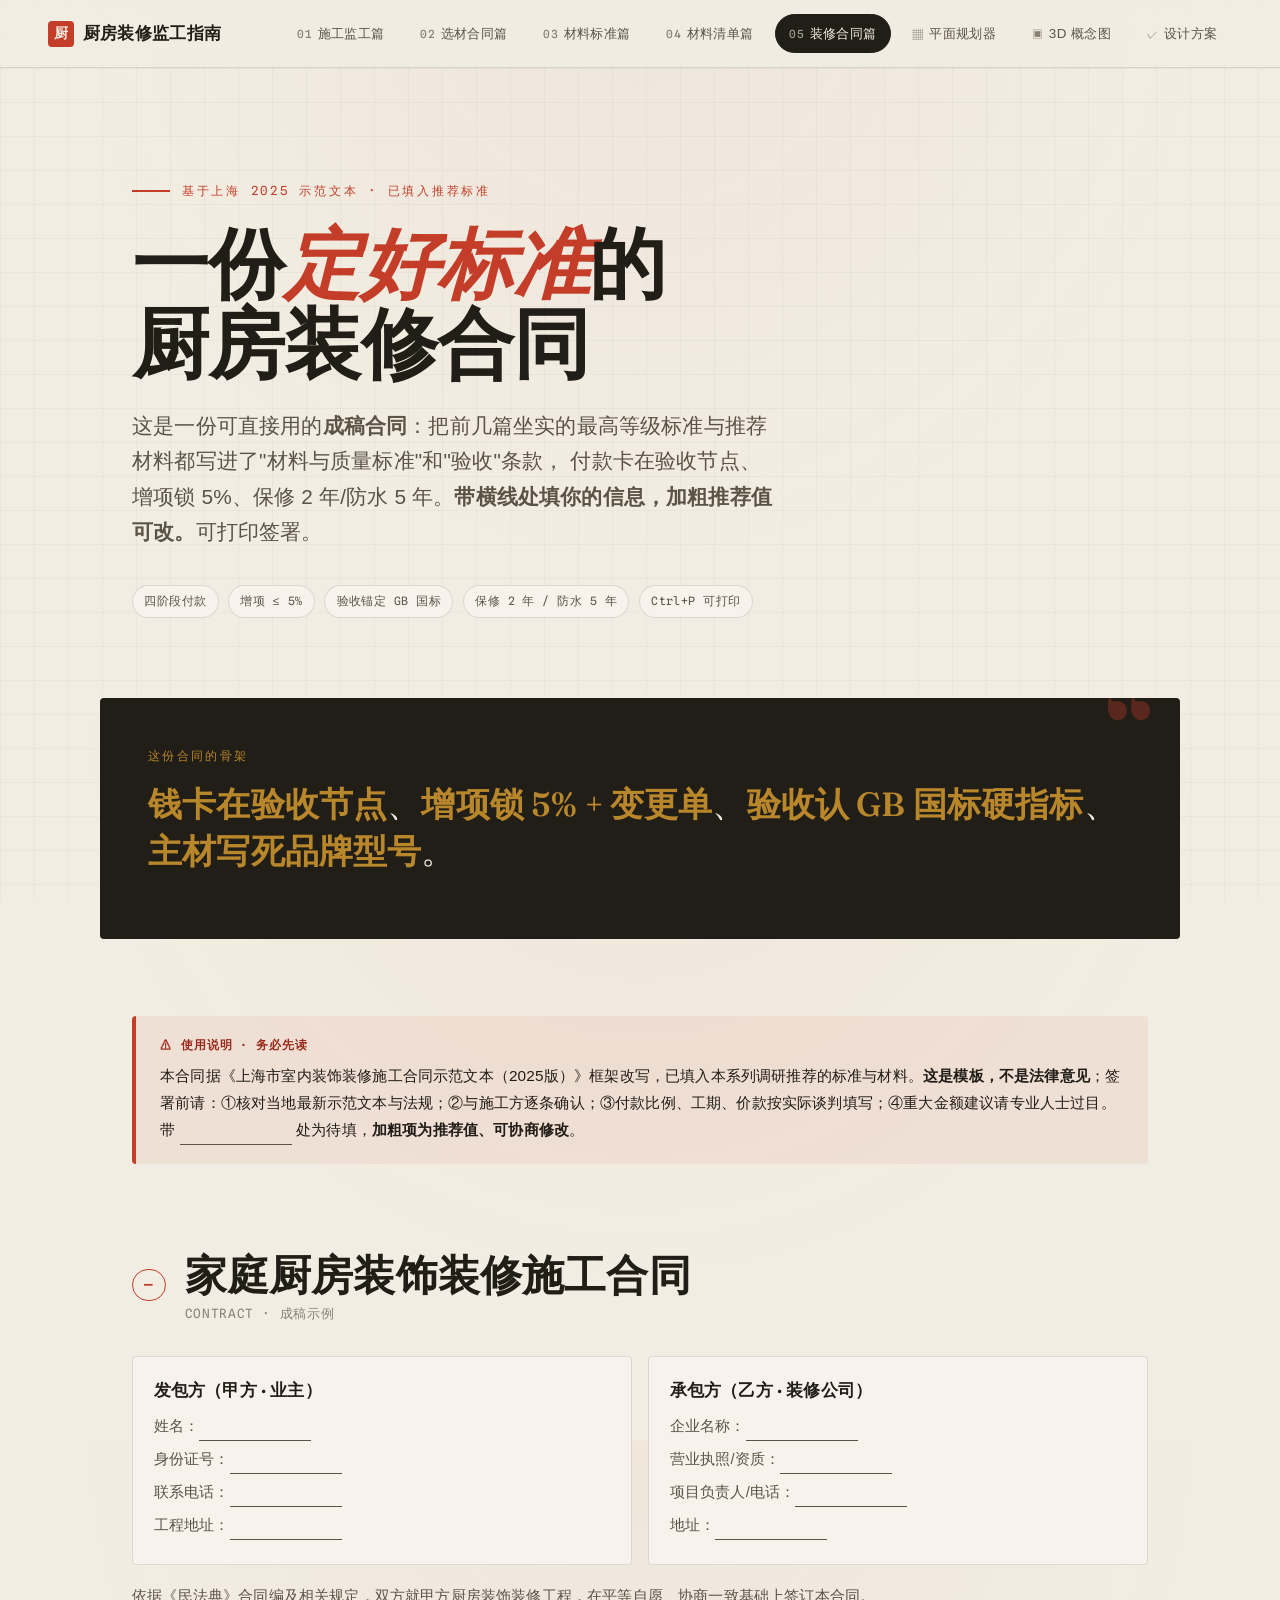
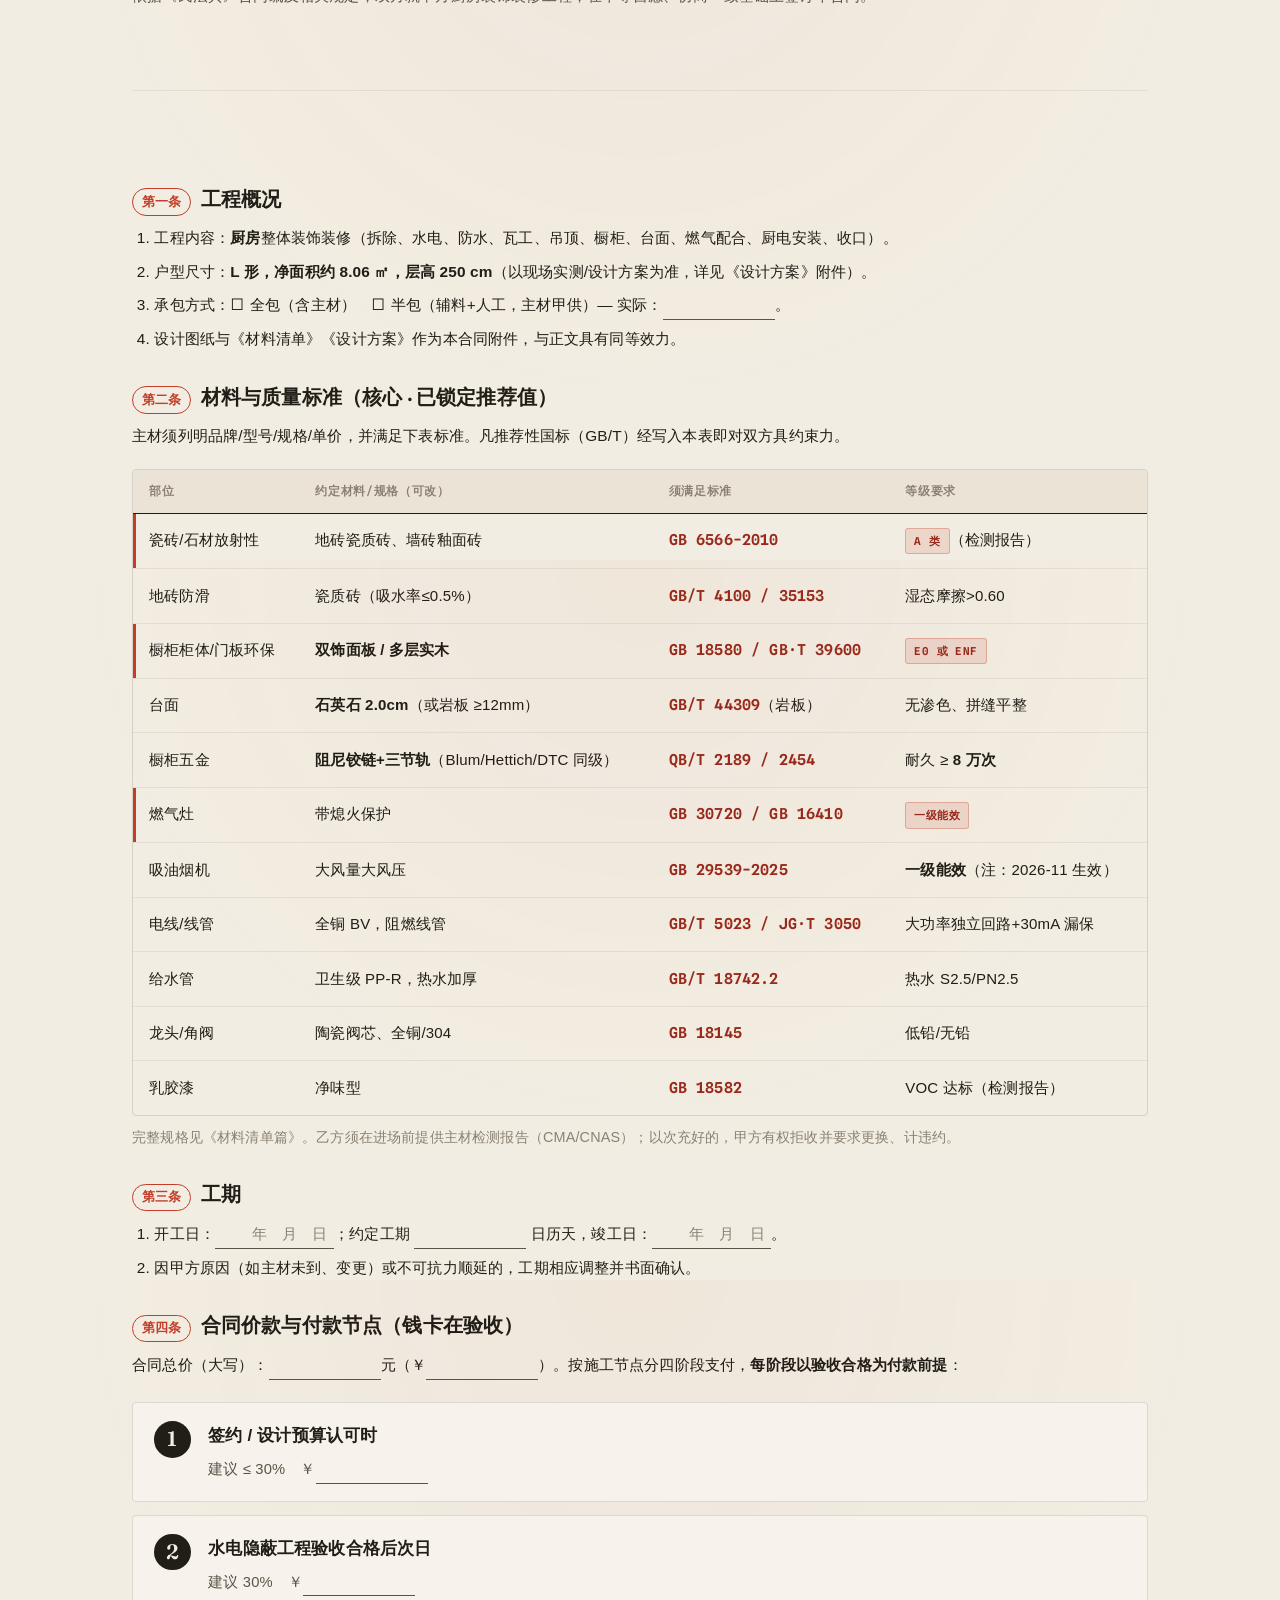
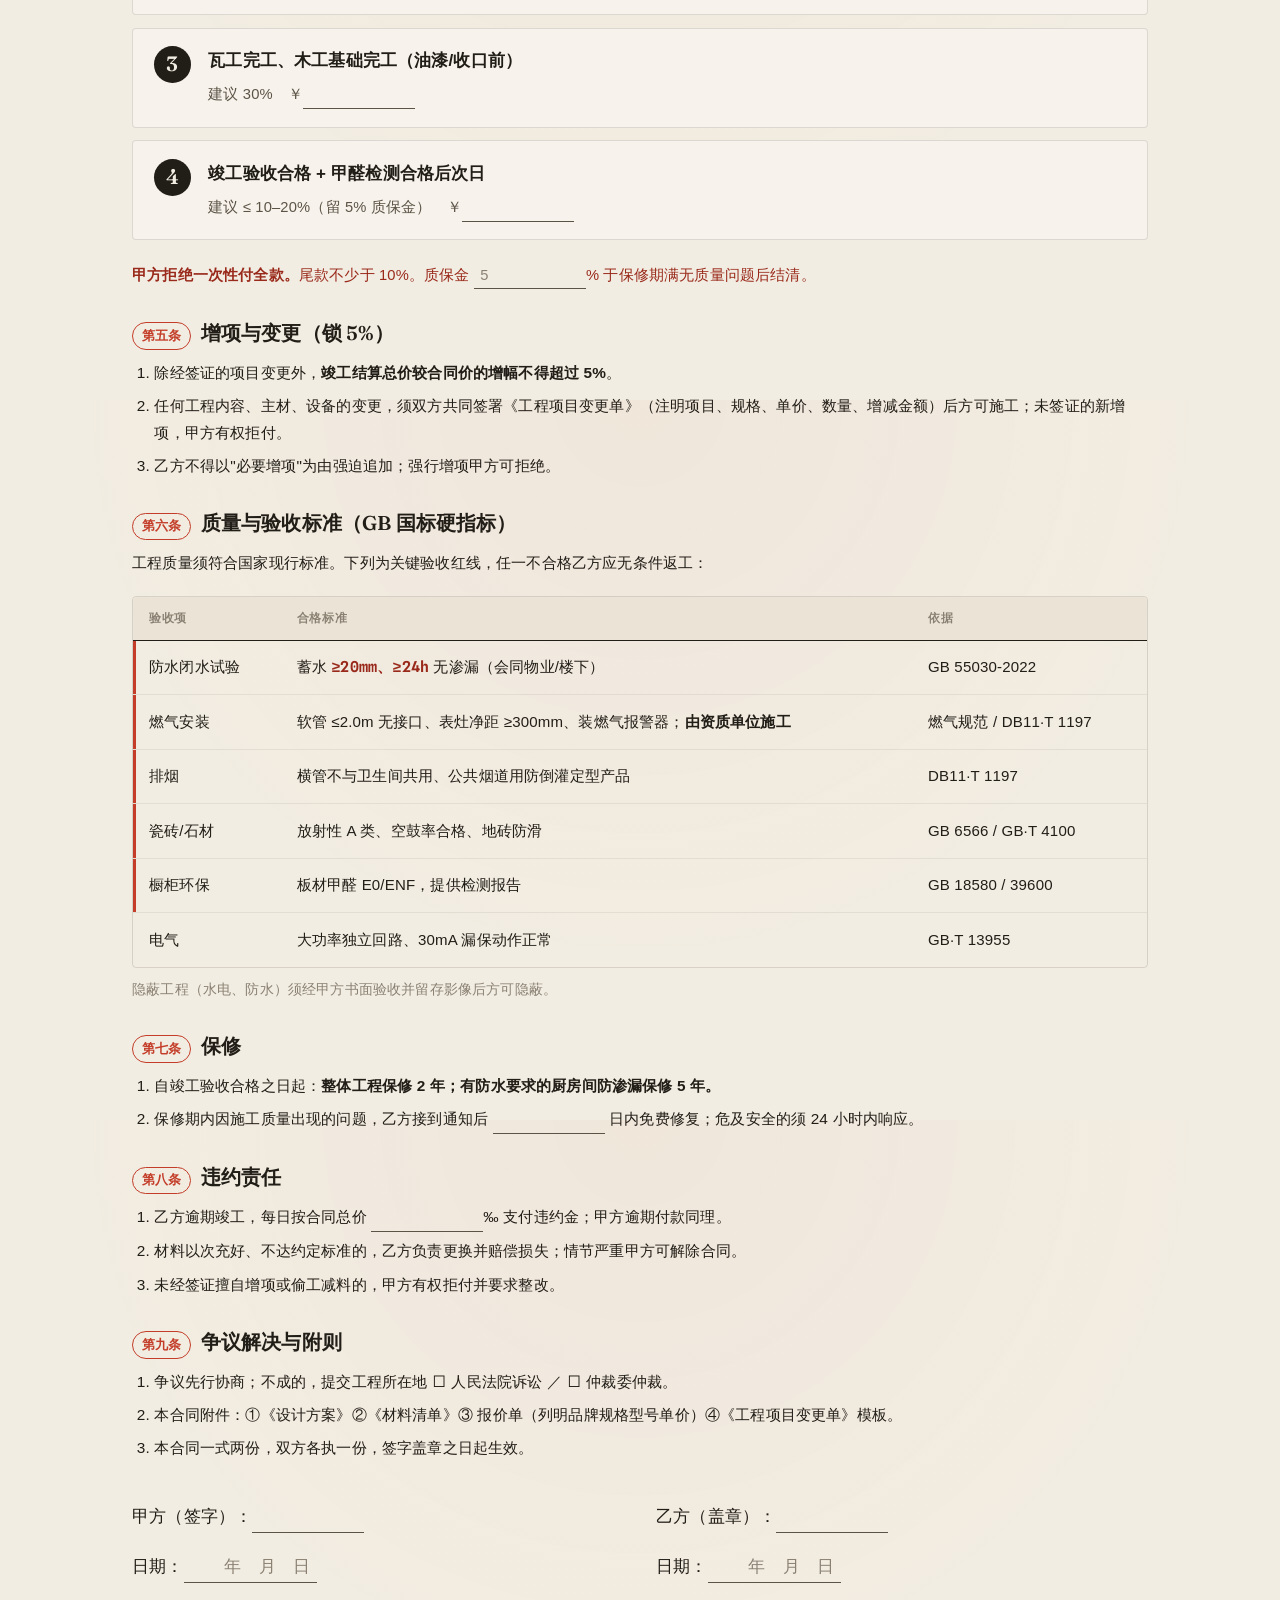
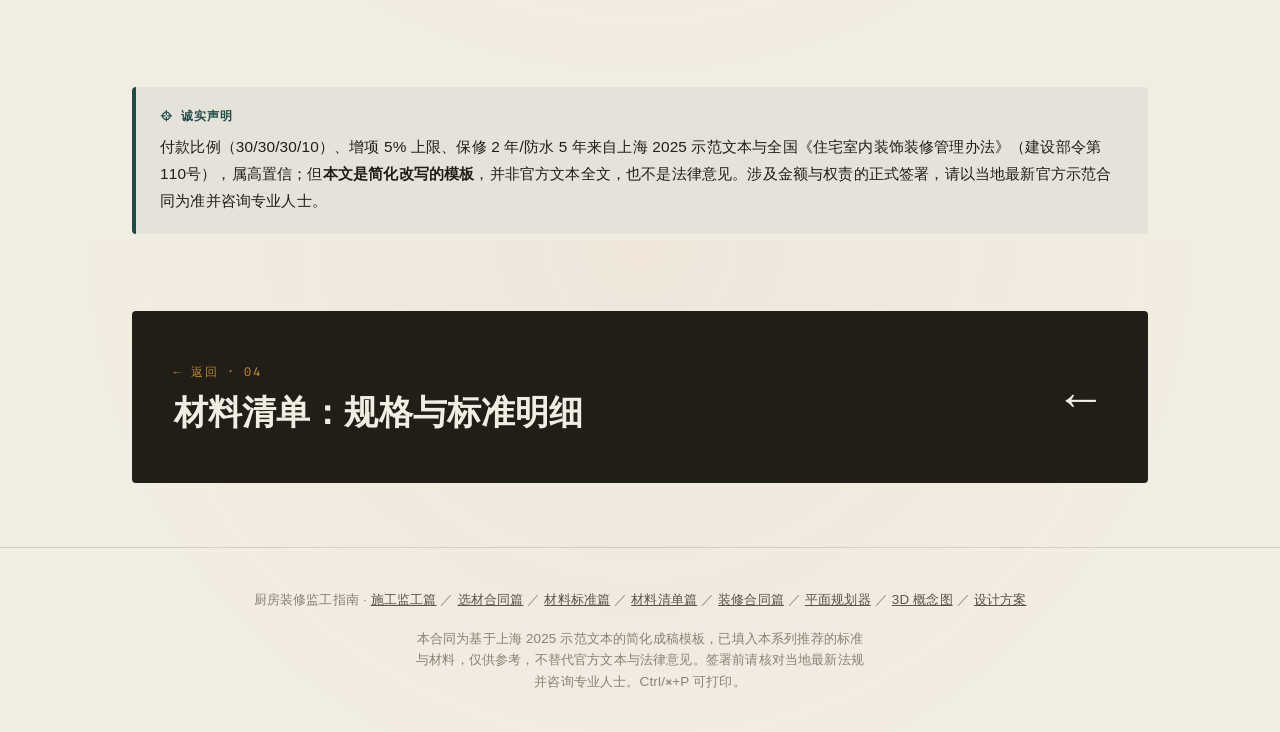
==== contract.html @ a22a4bd1 "Initial commit: kitchen renovation design toolkit - index.html: project entry / navigation hub - kit" ====
<!DOCTYPE html>
<html lang="zh-CN">
<head>
<meta charset="UTF-8">
<meta name="viewport" content="width=device-width, initial-scale=1.0">
<title>厨房装修监工指南 · 装修合同篇</title>
<meta name="description" content="厨房装修施工合同成稿：基于上海2025示范文本，已填入最高等级标准与推荐材料（石英石台面/E0-ENF门板/一级能效烟灶/A类瓷砖），四阶段付款、增项5%上限、质量验收红线、保修2年/防水5年。可打印。">
<link rel="stylesheet" href="styles.css">
<style>
  /* 合同页：条款排版 + 填空样式 + 打印 */
  .clause { margin: 1.6rem 0; }
  .clause__h { font-family: var(--font-display); font-size: 1.25rem; font-weight: 600; margin-bottom: .6rem; display:flex; align-items:baseline; gap:.6rem; }
  .clause__h .no { font-family: var(--font-mono); font-size: .8rem; color: var(--red); border:1.5px solid var(--red); border-radius:999px; padding:.1rem .55rem; flex:none; }
  .clause p, .clause li { font-size: .96rem; color: var(--ink); }
  .clause ol { padding-left: 1.4rem; }
  .clause ol li { margin: .4rem 0; }
  .fill { display:inline-block; min-width:7rem; border-bottom:1px solid var(--ink-soft); color:var(--ink-faint); padding:0 .4rem; }
  .party { display:grid; grid-template-columns:repeat(auto-fit,minmax(260px,1fr)); gap:1rem; margin:1.2rem 0; }
  .party__box { border:1px solid var(--line); border-radius:var(--radius); padding:1.1rem 1.3rem; background:var(--paper-card); }
  .party__box h4 { font-family:var(--font-display); margin-bottom:.6rem; }
  .party__box .row2 { font-size:.92rem; margin:.4rem 0; color:var(--ink-soft); }
  .sign { display:grid; grid-template-columns:1fr 1fr; gap:2rem; margin-top:2.5rem; }
  @media print {
    @page { margin: 16mm; }
    .nav, .progress, .handoff, footer .disclaimer { display:none !important; }
    body { background:#fff !important; background-image:none !important; font-size:11pt; color:#000; }
    .hero { padding: 0 0 1rem; }
    .creed { background:#fff; color:#000; border:1px solid #000; }
    .creed::before { display:none; }
    .creed__text, .creed__text b { color:#000; }
    .section { padding:.6rem 0; }
    .table-wrap, .clause, .callout, .party__box { break-inside: avoid; }
    a { color:#000; text-decoration:none; }
  }
  @media (max-width:720px){ .sign { grid-template-columns:1fr; } }
</style>
</head>
<body>

<div class="progress" role="presentation"></div>

<nav class="nav" aria-label="主导航">
  <a class="nav__brand" href="index.html"><span class="mark">厨</span>厨房装修监工指南</a>
  <div class="nav__tabs">
    <a class="nav__tab" href="index.html"><span class="idx">01</span>施工监工篇</a>
    <a class="nav__tab" href="materials-contract.html"><span class="idx">02</span>选材合同篇</a>
    <a class="nav__tab" href="materials-standards.html"><span class="idx">03</span>材料标准篇</a>
    <a class="nav__tab" href="materials-list.html"><span class="idx">04</span>材料清单篇</a>
    <a class="nav__tab" href="contract.html" aria-current="page"><span class="idx">05</span>装修合同篇</a>
    <a class="nav__tab" href="kitchen-planner.html"><span class="idx">▦</span>平面规划器</a>
    <a class="nav__tab" href="kitchen-3d.html"><span class="idx">▣</span>3D 概念图</a>
    <a class="nav__tab" href="kitchen-design.html"><span class="idx">✓</span>设计方案</a>
  </div>
</nav>

<header class="hero">
  <div class="hero__kicker">基于上海 2025 示范文本 · 已填入推荐标准</div>
  <h1 class="hero__title">一份<em>定好标准</em>的<br>厨房装修合同</h1>
  <p class="hero__lede">
    这是一份可直接用的<strong>成稿合同</strong>：把前几篇坐实的最高等级标准与推荐材料都写进了"材料与质量标准"和"验收"条款，
    付款卡在验收节点、增项锁 5%、保修 2 年/防水 5 年。<strong>带横线处填你的信息，加粗推荐值可改。</strong>可打印签署。
  </p>
  <div class="hero__meta">
    <span class="chip">四阶段付款</span>
    <span class="chip">增项 ≤ 5%</span>
    <span class="chip">验收锚定 GB 国标</span>
    <span class="chip">保修 2 年 / 防水 5 年</span>
    <span class="chip">Ctrl+P 可打印</span>
  </div>
</header>

<div class="creed" data-reveal>
  <div class="creed__label">这份合同的骨架</div>
  <p class="creed__text">
    <b>钱卡在验收节点</b>、<b>增项锁 5% + 变更单</b>、<b>验收认 GB 国标硬指标</b>、<b>主材写死品牌型号</b>。
  </p>
</div>

<main class="wrap">

  <div class="callout callout--warn" data-reveal>
    <span class="callout__tag">⚠ 使用说明 · 务必先读</span>
    <p>本合同据《上海市室内装饰装修施工合同示范文本（2025版）》框架改写，已填入本系列调研推荐的标准与材料。<strong>这是模板，不是法律意见</strong>；签署前请：①核对当地最新示范文本与法规；②与施工方逐条确认；③付款比例、工期、价款按实际谈判填写；④重大金额建议请专业人士过目。带 <span class="fill">　　　</span> 处为待填，<strong>加粗项为推荐值、可协商修改</strong>。</p>
  </div>

  <!-- 缔约方 -->
  <section class="section" id="parties">
    <div class="section__head">
      <span class="section__num">—</span>
      <h2 class="section__title">家庭厨房装饰装修施工合同<small>CONTRACT · 成稿示例</small></h2>
    </div>
    <div class="party">
      <div class="party__box">
        <h4>发包方（甲方 · 业主）</h4>
        <div class="row2">姓名：<span class="fill">　　　　　　</span></div>
        <div class="row2">身份证号：<span class="fill">　　　　　　</span></div>
        <div class="row2">联系电话：<span class="fill">　　　　　　</span></div>
        <div class="row2">工程地址：<span class="fill">　　　　　　</span></div>
      </div>
      <div class="party__box">
        <h4>承包方（乙方 · 装修公司）</h4>
        <div class="row2">企业名称：<span class="fill">　　　　　　</span></div>
        <div class="row2">营业执照/资质：<span class="fill">　　　　　　</span></div>
        <div class="row2">项目负责人/电话：<span class="fill">　　　　　　</span></div>
        <div class="row2">地址：<span class="fill">　　　　　　</span></div>
      </div>
    </div>
    <p style="font-size:.92rem;color:var(--ink-soft)">依据《民法典》合同编及相关规定，双方就甲方厨房装饰装修工程，在平等自愿、协商一致基础上签订本合同。</p>
  </section>

  <!-- 条款 -->
  <section class="section" id="clauses">

    <div class="clause" data-reveal>
      <div class="clause__h"><span class="no">第一条</span>工程概况</div>
      <ol>
        <li>工程内容：<strong>厨房</strong>整体装饰装修（拆除、水电、防水、瓦工、吊顶、橱柜、台面、燃气配合、厨电安装、收口）。</li>
        <li>户型尺寸：<strong>L 形，净面积约 8.06 ㎡，层高 250 cm</strong>（以现场实测/设计方案为准，详见《设计方案》附件）。</li>
        <li>承包方式：☐ 全包（含主材）　☐ 半包（辅料+人工，主材甲供）— 实际：<span class="fill">　　　</span>。</li>
        <li>设计图纸与《材料清单》《设计方案》作为本合同附件，与正文具有同等效力。</li>
      </ol>
    </div>

    <div class="clause" data-reveal>
      <div class="clause__h"><span class="no">第二条</span>材料与质量标准（核心 · 已锁定推荐值）</div>
      <p>主材须列明品牌/型号/规格/单价，并满足下表标准。凡推荐性国标（GB/T）经写入本表即对双方具约束力。</p>
      <div class="table-wrap">
        <table>
          <thead><tr><th>部位</th><th>约定材料/规格（可改）</th><th>须满足标准</th><th>等级要求</th></tr></thead>
          <tbody>
            <tr class="row-must"><td>瓷砖/石材放射性</td><td>地砖瓷质砖、墙砖釉面砖</td><td><span class="spec">GB 6566-2010</span></td><td><span class="badge badge--must">A 类</span>（检测报告）</td></tr>
            <tr><td>地砖防滑</td><td>瓷质砖（吸水率≤0.5%）</td><td><span class="spec">GB/T 4100 / 35153</span></td><td>湿态摩擦>0.60</td></tr>
            <tr class="row-must"><td>橱柜柜体/门板环保</td><td><strong>双饰面板 / 多层实木</strong></td><td><span class="spec">GB 18580 / GB·T 39600</span></td><td><span class="badge badge--must">E0 或 ENF</span></td></tr>
            <tr><td>台面</td><td><strong>石英石 2.0cm</strong>（或岩板 ≥12mm）</td><td><span class="spec">GB/T 44309</span>（岩板）</td><td>无渗色、拼缝平整</td></tr>
            <tr><td>橱柜五金</td><td><strong>阻尼铰链+三节轨</strong>（Blum/Hettich/DTC 同级）</td><td><span class="spec">QB/T 2189 / 2454</span></td><td>耐久 ≥ <strong>8 万次</strong></td></tr>
            <tr class="row-must"><td>燃气灶</td><td>带熄火保护</td><td><span class="spec">GB 30720 / GB 16410</span></td><td><span class="badge badge--must">一级能效</span></td></tr>
            <tr><td>吸油烟机</td><td>大风量大风压</td><td><span class="spec">GB 29539-2025</span></td><td><strong>一级能效</strong>（注：2026-11 生效）</td></tr>
            <tr><td>电线/线管</td><td>全铜 BV，阻燃线管</td><td><span class="spec">GB/T 5023 / JG·T 3050</span></td><td>大功率独立回路+30mA 漏保</td></tr>
            <tr><td>给水管</td><td>卫生级 PP-R，热水加厚</td><td><span class="spec">GB/T 18742.2</span></td><td>热水 S2.5/PN2.5</td></tr>
            <tr><td>龙头/角阀</td><td>陶瓷阀芯、全铜/304</td><td><span class="spec">GB 18145</span></td><td>低铅/无铅</td></tr>
            <tr><td>乳胶漆</td><td>净味型</td><td><span class="spec">GB 18582</span></td><td>VOC 达标（检测报告）</td></tr>
          </tbody>
        </table>
      </div>
      <p style="font-size:.9rem;color:var(--ink-faint)">完整规格见《材料清单篇》。乙方须在进场前提供主材检测报告（CMA/CNAS）；以次充好的，甲方有权拒收并要求更换、计违约。</p>
    </div>

    <div class="clause" data-reveal>
      <div class="clause__h"><span class="no">第三条</span>工期</div>
      <ol>
        <li>开工日：<span class="fill">　　年　月　日</span>；约定工期 <span class="fill">　　</span> 日历天，竣工日：<span class="fill">　　年　月　日</span>。</li>
        <li>因甲方原因（如主材未到、变更）或不可抗力顺延的，工期相应调整并书面确认。</li>
      </ol>
    </div>

    <div class="clause" data-reveal>
      <div class="clause__h"><span class="no">第四条</span>合同价款与付款节点（钱卡在验收）</div>
      <p>合同总价（大写）：<span class="fill">　　　　　　</span>元（￥<span class="fill">　　　</span>）。按施工节点分四阶段支付，<strong>每阶段以验收合格为付款前提</strong>：</p>
      <div class="steps">
        <div class="step"><div><strong>签约 / 设计预算认可时</strong><span>建议 ≤ 30%　￥<span class="fill">　　</span></span></div></div>
        <div class="step"><div><strong>水电隐蔽工程验收合格后次日</strong><span>建议 30%　￥<span class="fill">　　</span></span></div></div>
        <div class="step"><div><strong>瓦工完工、木工基础完工（油漆/收口前）</strong><span>建议 30%　￥<span class="fill">　　</span></span></div></div>
        <div class="step"><div><strong>竣工验收合格 + 甲醛检测合格后次日</strong><span>建议 ≤ 10–20%（留 5% 质保金）　￥<span class="fill">　　</span></span></div></div>
      </div>
      <p style="font-size:.92rem;color:var(--red-deep)"><strong>甲方拒绝一次性付全款。</strong>尾款不少于 10%。质保金 <span class="fill">5</span>% 于保修期满无质量问题后结清。</p>
    </div>

    <div class="clause" data-reveal>
      <div class="clause__h"><span class="no">第五条</span>增项与变更（锁 5%）</div>
      <ol>
        <li>除经签证的项目变更外，<strong>竣工结算总价较合同价的增幅不得超过 5%</strong>。</li>
        <li>任何工程内容、主材、设备的变更，须双方共同签署《工程项目变更单》（注明项目、规格、单价、数量、增减金额）后方可施工；未签证的新增项，甲方有权拒付。</li>
        <li>乙方不得以"必要增项"为由强迫追加；强行增项甲方可拒绝。</li>
      </ol>
    </div>

    <div class="clause" data-reveal>
      <div class="clause__h"><span class="no">第六条</span>质量与验收标准（GB 国标硬指标）</div>
      <p>工程质量须符合国家现行标准。下列为关键验收红线，任一不合格乙方应无条件返工：</p>
      <div class="table-wrap">
        <table>
          <thead><tr><th>验收项</th><th>合格标准</th><th>依据</th></tr></thead>
          <tbody>
            <tr class="row-must"><td>防水闭水试验</td><td>蓄水 <span class="spec">≥20mm、≥24h</span> 无渗漏（会同物业/楼下）</td><td>GB 55030-2022</td></tr>
            <tr class="row-must"><td>燃气安装</td><td>软管 ≤2.0m 无接口、表灶净距 ≥300mm、装燃气报警器；<strong>由资质单位施工</strong></td><td>燃气规范 / DB11·T 1197</td></tr>
            <tr class="row-must"><td>排烟</td><td>横管不与卫生间共用、公共烟道用防倒灌定型产品</td><td>DB11·T 1197</td></tr>
            <tr class="row-must"><td>瓷砖/石材</td><td>放射性 A 类、空鼓率合格、地砖防滑</td><td>GB 6566 / GB·T 4100</td></tr>
            <tr class="row-must"><td>橱柜环保</td><td>板材甲醛 E0/ENF，提供检测报告</td><td>GB 18580 / 39600</td></tr>
            <tr><td>电气</td><td>大功率独立回路、30mA 漏保动作正常</td><td>GB·T 13955</td></tr>
          </tbody>
        </table>
      </div>
      <p style="font-size:.9rem;color:var(--ink-faint)">隐蔽工程（水电、防水）须经甲方书面验收并留存影像后方可隐蔽。</p>
    </div>

    <div class="clause" data-reveal>
      <div class="clause__h"><span class="no">第七条</span>保修</div>
      <ol>
        <li>自竣工验收合格之日起：<strong>整体工程保修 2 年；有防水要求的厨房间防渗漏保修 5 年。</strong></li>
        <li>保修期内因施工质量出现的问题，乙方接到通知后 <span class="fill">　</span> 日内免费修复；危及安全的须 24 小时内响应。</li>
      </ol>
    </div>

    <div class="clause" data-reveal>
      <div class="clause__h"><span class="no">第八条</span>违约责任</div>
      <ol>
        <li>乙方逾期竣工，每日按合同总价 <span class="fill">　</span>‰ 支付违约金；甲方逾期付款同理。</li>
        <li>材料以次充好、不达约定标准的，乙方负责更换并赔偿损失；情节严重甲方可解除合同。</li>
        <li>未经签证擅自增项或偷工减料的，甲方有权拒付并要求整改。</li>
      </ol>
    </div>

    <div class="clause" data-reveal>
      <div class="clause__h"><span class="no">第九条</span>争议解决与附则</div>
      <ol>
        <li>争议先行协商；不成的，提交工程所在地 ☐ 人民法院诉讼 ／ ☐ 仲裁委仲裁。</li>
        <li>本合同附件：①《设计方案》②《材料清单》③ 报价单（列明品牌规格型号单价）④《工程项目变更单》模板。</li>
        <li>本合同一式两份，双方各执一份，签字盖章之日起生效。</li>
      </ol>
    </div>

    <div class="sign" data-reveal>
      <div>
        <p>甲方（签字）：<span class="fill">　　　　</span></p>
        <p style="margin-top:1.2rem">日期：<span class="fill">　　年　月　日</span></p>
      </div>
      <div>
        <p>乙方（盖章）：<span class="fill">　　　　</span></p>
        <p style="margin-top:1.2rem">日期：<span class="fill">　　年　月　日</span></p>
      </div>
    </div>
  </section>

  <div class="callout callout--honest" data-reveal>
    <span class="callout__tag">⌖ 诚实声明</span>
    <p>付款比例（30/30/30/10）、增项 5% 上限、保修 2 年/防水 5 年来自上海 2025 示范文本与全国《住宅室内装饰装修管理办法》（建设部令第110号），属高置信；但<strong>本文是简化改写的模板</strong>，并非官方文本全文，也不是法律意见。涉及金额与权责的正式签署，请以当地最新官方示范合同为准并咨询专业人士。</p>
  </div>

</main>

<div class="wrap handoff">
  <a class="handoff__link" href="materials-list.html">
    <div>
      <div class="handoff__meta">← 返回 · 04</div>
      <div class="handoff__title">材料清单：规格与标准明细</div>
    </div>
    <span class="handoff__arrow">←</span>
  </a>
</div>

<footer class="footer">
  <p>厨房装修监工指南 · <a href="index.html">施工监工篇</a> ／ <a href="materials-contract.html">选材合同篇</a> ／ <a href="materials-standards.html">材料标准篇</a> ／ <a href="materials-list.html">材料清单篇</a> ／ <a href="contract.html">装修合同篇</a> ／ <a href="kitchen-planner.html">平面规划器</a> ／ <a href="kitchen-3d.html">3D 概念图</a> ／ <a href="kitchen-design.html">设计方案</a></p>
  <p class="disclaimer">本合同为基于上海 2025 示范文本的简化成稿模板，已填入本系列推荐的标准与材料，仅供参考，不替代官方文本与法律意见。签署前请核对当地最新法规并咨询专业人士。Ctrl/⌘+P 可打印。</p>
</footer>

<script src="app.js"></script>
</body>
</html>
---- styles.css ----
/* ============================================================
   厨房装修监工指南 — 共享样式表
   美学方向：施工蓝图 × 编辑杂志（warm concrete + blueprint grid + 朱红红线）
   两个页面（index.html / materials-contract.html）共用本文件
   ============================================================ */

/* ---------- 字体（Latin 走 Google Fonts，中文走系统字体优雅降级）---------- */
@import url('https://fonts.googleapis.com/css2?family=Fraunces:opsz,wght@9..144,400;9..144,500;9..144,600;9..144,900&family=Spline+Sans+Mono:wght@400;500;600&display=swap');

/* ---------- 设计变量 ---------- */
:root {
  /* 色板：温暖水泥纸 + 炭墨 + 朱红红线 + 墨青 + 琥珀 */
  --paper:      #f2ede2;
  --paper-2:    #ebe4d6;
  --paper-card: #f7f3ec;
  --ink:        #211d17;
  --ink-soft:   #5b5346;
  --ink-faint:  #8a8173;
  --red:        #c33d29;   /* 红线 / 强制 */
  --red-deep:   #99291a;
  --teal:       #1f4a48;   /* 次级强调 */
  --amber:      #b8862b;   /* 推荐 / 中置信度 */
  --line:       rgba(33, 29, 23, 0.13);
  --line-soft:  rgba(33, 29, 23, 0.07);

  /* 字体族 */
  --font-display: "Fraunces", "Songti SC", "STSong", Georgia, serif;
  --font-body:    "PingFang SC", "Hiragino Sans GB", "Microsoft YaHei", "Noto Sans SC", sans-serif;
  --font-mono:    "Spline Sans Mono", "SF Mono", "JetBrains Mono", ui-monospace, monospace;

  /* 节奏 */
  --maxw: 1080px;
  --radius: 4px;
}

/* ---------- reset ---------- */
*, *::before, *::after { box-sizing: border-box; margin: 0; padding: 0; }

html { scroll-behavior: smooth; -webkit-text-size-adjust: 100%; }

body {
  font-family: var(--font-body);
  background-color: var(--paper);
  color: var(--ink);
  line-height: 1.75;
  font-size: 17px;
  letter-spacing: 0.01em;
  /* 蓝图网格 + 极淡颗粒，营造图纸/水泥质感 */
  background-image:
    linear-gradient(rgba(31, 74, 72, 0.045) 1px, transparent 1px),
    linear-gradient(90deg, rgba(31, 74, 72, 0.045) 1px, transparent 1px),
    radial-gradient(circle at 50% 0%, rgba(195, 61, 41, 0.04), transparent 60%);
  background-size: 34px 34px, 34px 34px, 100% 720px;
  background-attachment: fixed, fixed, scroll;
  text-rendering: optimizeLegibility;
  -webkit-font-smoothing: antialiased;
}

/* ---------- 顶部阅读进度条 ---------- */
.progress {
  position: fixed;
  top: 0; left: 0;
  height: 3px;
  width: 0%;
  background: linear-gradient(90deg, var(--red), var(--amber));
  z-index: 200;
  transition: width 0.1s linear;
}

/* ---------- 导航（两页共用，承载互相跳转）---------- */
.nav {
  position: sticky;
  top: 0;
  z-index: 100;
  display: flex;
  align-items: center;
  justify-content: space-between;
  gap: 1rem;
  padding: 0.85rem clamp(1rem, 4vw, 3rem);
  background: rgba(242, 237, 226, 0.86);
  backdrop-filter: blur(12px);
  border-bottom: 1px solid var(--line);
}

.nav__brand {
  font-family: var(--font-display);
  font-weight: 600;
  font-size: 1.05rem;
  letter-spacing: 0.02em;
  display: flex;
  align-items: center;
  gap: 0.55rem;
  color: var(--ink);
  text-decoration: none;
  white-space: nowrap;
}
.nav__brand .mark {
  display: inline-grid;
  place-items: center;
  width: 26px; height: 26px;
  background: var(--red);
  color: var(--paper);
  font-family: var(--font-mono);
  font-size: 0.85rem;
  font-weight: 600;
  border-radius: var(--radius);
}

.nav__tabs { display: flex; flex-wrap: wrap; gap: 0.4rem; }

/* tab 是页面间互相跳转的入口 */
.nav__tab {
  position: relative;
  font-size: 0.84rem;
  font-weight: 500;
  letter-spacing: 0.03em;
  text-decoration: none;
  color: var(--ink-soft);
  padding: 0.45rem 0.85rem;
  border-radius: 999px;
  border: 1px solid transparent;
  transition: color 0.2s, background 0.2s, border-color 0.2s;
  white-space: nowrap;
}
.nav__tab .idx {
  font-family: var(--font-mono);
  font-size: 0.7rem;
  color: var(--ink-faint);
  margin-right: 0.35rem;
}
.nav__tab:hover { color: var(--ink); background: var(--paper-2); }
.nav__tab[aria-current="page"] {
  color: var(--paper);
  background: var(--ink);
  border-color: var(--ink);
}
.nav__tab[aria-current="page"] .idx { color: rgba(242, 237, 226, 0.6); }

/* ---------- 容器 ---------- */
.wrap { max-width: var(--maxw); margin: 0 auto; padding: 0 clamp(1rem, 4vw, 2rem); }

/* ---------- Hero ---------- */
.hero {
  padding: clamp(3.5rem, 9vw, 7rem) clamp(1rem, 4vw, 2rem) clamp(2.5rem, 5vw, 4rem);
  max-width: var(--maxw);
  margin: 0 auto;
}
.hero__kicker {
  font-family: var(--font-mono);
  font-size: 0.78rem;
  letter-spacing: 0.22em;
  text-transform: uppercase;
  color: var(--red);
  display: flex;
  align-items: center;
  gap: 0.75rem;
  margin-bottom: 1.4rem;
}
.hero__kicker::before {
  content: "";
  width: 38px; height: 2px;
  background: var(--red);
}
.hero__title {
  font-family: var(--font-display);
  font-weight: 600;
  font-size: clamp(2.6rem, 7vw, 4.8rem);
  line-height: 1.04;
  letter-spacing: -0.01em;
  margin-bottom: 1.5rem;
}
.hero__title em {
  font-style: italic;
  color: var(--red);
}
.hero__lede {
  font-size: clamp(1.05rem, 2.2vw, 1.3rem);
  max-width: 56ch;
  color: var(--ink-soft);
  line-height: 1.7;
}
.hero__meta {
  margin-top: 2.2rem;
  display: flex;
  flex-wrap: wrap;
  gap: 0.6rem;
}
.chip {
  font-family: var(--font-mono);
  font-size: 0.72rem;
  letter-spacing: 0.04em;
  padding: 0.35rem 0.7rem;
  border: 1px solid var(--line);
  border-radius: 999px;
  color: var(--ink-soft);
  background: var(--paper-card);
}

/* ---------- 核心逻辑大引文 ---------- */
.creed {
  max-width: var(--maxw);
  margin: 1rem auto clamp(3rem, 6vw, 5rem);
  padding: clamp(1.8rem, 4vw, 3rem);
  background: var(--ink);
  color: var(--paper);
  border-radius: var(--radius);
  position: relative;
  overflow: hidden;
}
.creed::before {
  content: "“";
  position: absolute;
  top: -2.2rem; right: 1.5rem;
  font-family: var(--font-display);
  font-size: 11rem;
  color: rgba(195, 61, 41, 0.35);
  line-height: 1;
}
.creed__label {
  font-family: var(--font-mono);
  font-size: 0.74rem;
  letter-spacing: 0.2em;
  text-transform: uppercase;
  color: var(--amber);
  margin-bottom: 0.9rem;
}
.creed__text {
  font-family: var(--font-display);
  font-size: clamp(1.4rem, 3.4vw, 2.1rem);
  line-height: 1.4;
  font-weight: 500;
  position: relative;
  z-index: 1;
}
.creed__text b { color: var(--amber); font-weight: 600; }

/* ---------- 章节 ---------- */
.section { padding: clamp(2.5rem, 5vw, 4rem) 0; }
.section + .section { border-top: 1px solid var(--line-soft); }

.section__head {
  display: flex;
  align-items: baseline;
  gap: 1.2rem;
  margin-bottom: 2.2rem;
}
.section__num {
  font-family: var(--font-mono);
  font-size: 0.9rem;
  font-weight: 600;
  color: var(--red);
  border: 1.5px solid var(--red);
  border-radius: 999px;
  padding: 0.15rem 0.7rem;
  flex-shrink: 0;
  margin-top: 0.4rem;
}
.section__title {
  font-family: var(--font-display);
  font-weight: 600;
  font-size: clamp(1.7rem, 4vw, 2.6rem);
  line-height: 1.12;
}
.section__title small {
  display: block;
  font-family: var(--font-mono);
  font-size: 0.8rem;
  font-weight: 400;
  letter-spacing: 0.05em;
  color: var(--ink-faint);
  margin-top: 0.5rem;
}

.lead-p { font-size: 1.08rem; color: var(--ink-soft); max-width: 64ch; margin-bottom: 1.6rem; }
.lead-p strong { color: var(--ink); }

/* ---------- 通用文本元素 ---------- */
h3.block-title {
  font-family: var(--font-display);
  font-size: 1.4rem;
  font-weight: 600;
  margin: 2.2rem 0 1rem;
  display: flex;
  align-items: center;
  gap: 0.6rem;
}
h3.block-title::before {
  content: "";
  width: 10px; height: 10px;
  background: var(--red);
  transform: rotate(45deg);
  flex-shrink: 0;
}
p { margin-bottom: 1rem; }
strong { font-weight: 600; }
a.inline { color: var(--red-deep); text-decoration: underline; text-underline-offset: 3px; }

/* ---------- 徽章：强制 / 推荐 / 置信度 ---------- */
.badge {
  display: inline-flex;
  align-items: center;
  gap: 0.3rem;
  font-family: var(--font-mono);
  font-size: 0.68rem;
  font-weight: 600;
  letter-spacing: 0.04em;
  padding: 0.16rem 0.5rem;
  border-radius: 3px;
  white-space: nowrap;
  vertical-align: middle;
}
.badge--must  { background: rgba(195, 61, 41, 0.13);  color: var(--red-deep); border: 1px solid rgba(195, 61, 41, 0.3); }
.badge--rec   { background: rgba(184, 134, 43, 0.14); color: #8a6418;        border: 1px solid rgba(184, 134, 43, 0.32); }
.badge--hi    { background: var(--teal); color: var(--paper); }
.badge--mid   { background: transparent; color: var(--teal); border: 1px solid var(--teal); }

/* ---------- 方法论卡片 ---------- */
.cards { display: grid; grid-template-columns: repeat(auto-fit, minmax(250px, 1fr)); gap: 1rem; }
.card {
  background: var(--paper-card);
  border: 1px solid var(--line);
  border-radius: var(--radius);
  padding: 1.5rem;
  position: relative;
}
.card__n {
  font-family: var(--font-display);
  font-size: 2.4rem;
  font-weight: 600;
  color: var(--red);
  line-height: 1;
  opacity: 0.85;
}
.card h4 { font-size: 1.08rem; margin: 0.7rem 0 0.5rem; font-weight: 600; }
.card p { font-size: 0.95rem; color: var(--ink-soft); margin: 0; }

/* ---------- 流程时间线 ---------- */
.flow {
  margin: 1.5rem 0;
  display: flex;
  flex-wrap: wrap;
  gap: 0.5rem;
  align-items: stretch;
}
.flow__step {
  flex: 1 1 auto;
  min-width: 92px;
  background: var(--paper-card);
  border: 1px solid var(--line);
  border-radius: var(--radius);
  padding: 0.7rem 0.8rem;
  position: relative;
  font-size: 0.9rem;
}
.flow__step .s-num {
  font-family: var(--font-mono);
  font-size: 0.68rem;
  color: var(--ink-faint);
  display: block;
  margin-bottom: 0.2rem;
}
.flow__step.is-key { border-color: var(--red); background: rgba(195, 61, 41, 0.06); }
.flow__step.is-key .s-num { color: var(--red); }
.flow__arrow { align-self: center; color: var(--ink-faint); font-family: var(--font-mono); }

/* ---------- 锚点列表 ---------- */
.anchors { display: grid; gap: 0.75rem; margin: 1.4rem 0; }
.anchor {
  display: grid;
  grid-template-columns: auto 1fr auto;
  gap: 1rem;
  align-items: center;
  padding: 1rem 1.2rem;
  background: var(--paper-card);
  border-left: 3px solid var(--teal);
  border-radius: var(--radius);
}
.anchor__icon { font-size: 1.3rem; }
.anchor__body strong { display: block; margin-bottom: 0.2rem; }
.anchor__body span { font-size: 0.9rem; color: var(--ink-soft); }

/* ---------- 规格表 ---------- */
.table-wrap { overflow-x: auto; margin: 1.2rem 0 0.6rem; border: 1px solid var(--line); border-radius: var(--radius); }
table { width: 100%; border-collapse: collapse; font-size: 0.94rem; min-width: 520px; }
caption {
  text-align: left;
  font-family: var(--font-display);
  font-weight: 600;
  font-size: 1.15rem;
  padding: 1rem 1.2rem 0.4rem;
  caption-side: top;
}
thead th {
  text-align: left;
  font-family: var(--font-mono);
  font-size: 0.72rem;
  letter-spacing: 0.06em;
  text-transform: uppercase;
  color: var(--ink-faint);
  font-weight: 600;
  padding: 0.7rem 1rem;
  border-bottom: 1.5px solid var(--ink);
  background: var(--paper-2);
}
tbody td { padding: 0.85rem 1rem; border-bottom: 1px solid var(--line-soft); vertical-align: top; }
tbody tr:last-child td { border-bottom: none; }
tbody tr:hover { background: rgba(31, 74, 72, 0.03); }
/* 规格数值用等宽，给工程规格书质感 */
.spec { font-family: var(--font-mono); font-weight: 600; color: var(--red-deep); white-space: nowrap; }
.spec--ok { color: var(--teal); }
td .sub { display: block; font-size: 0.82rem; color: var(--ink-faint); margin-top: 0.2rem; }

/* 强制行的左侧红条 */
tr.row-must td:first-child { box-shadow: inset 3px 0 0 var(--red); }

/* ---------- 对比表（材料）---------- */
.versus {
  display: grid;
  grid-template-columns: 140px 1fr 1fr;
  border: 1px solid var(--line);
  border-radius: var(--radius);
  overflow: hidden;
  margin: 1.4rem 0;
  font-size: 0.94rem;
}
.versus > div { padding: 0.85rem 1rem; border-bottom: 1px solid var(--line-soft); }
.versus__h {
  font-family: var(--font-display);
  font-weight: 600;
  font-size: 1.15rem;
  background: var(--paper-2);
  border-bottom: 1.5px solid var(--ink) !important;
}
.versus__rk { font-family: var(--font-mono); font-size: 0.74rem; letter-spacing: 0.05em; color: var(--ink-faint); text-transform: uppercase; background: var(--paper-card); display: flex; align-items: center; }
.versus__a { background: rgba(31, 74, 72, 0.04); }
.versus > div:nth-last-child(-n+3) { border-bottom: none; }

/* ---------- 付款阶段 stepper ---------- */
.steps { counter-reset: step; display: grid; gap: 0.8rem; margin: 1.4rem 0; }
.step {
  display: grid;
  grid-template-columns: auto 1fr;
  gap: 1.1rem;
  align-items: start;
  padding: 1.1rem 1.3rem;
  background: var(--paper-card);
  border: 1px solid var(--line);
  border-radius: var(--radius);
  position: relative;
}
.step::before {
  counter-increment: step;
  content: counter(step);
  font-family: var(--font-display);
  font-weight: 600;
  font-size: 1.3rem;
  width: 2.3rem; height: 2.3rem;
  display: grid; place-items: center;
  background: var(--ink);
  color: var(--paper);
  border-radius: 50%;
  flex-shrink: 0;
}
.step strong { display: block; margin-bottom: 0.2rem; }
.step span { font-size: 0.92rem; color: var(--ink-soft); }

/* ---------- 提示框：红线警告 / 诚实声明 ---------- */
.callout {
  margin: 1.5rem 0;
  padding: 1.2rem 1.4rem 1.2rem 1.5rem;
  border-radius: var(--radius);
  border-left: 4px solid;
  font-size: 0.96rem;
}
.callout__tag {
  font-family: var(--font-mono);
  font-size: 0.72rem;
  font-weight: 600;
  letter-spacing: 0.08em;
  text-transform: uppercase;
  display: block;
  margin-bottom: 0.5rem;
}
.callout--warn   { background: rgba(195, 61, 41, 0.07);  border-color: var(--red); }
.callout--warn .callout__tag { color: var(--red-deep); }
.callout--honest { background: rgba(31, 74, 72, 0.06);  border-color: var(--teal); }
.callout--honest .callout__tag { color: var(--teal); }
.callout p:last-child { margin-bottom: 0; }

/* ---------- 避坑清单 ---------- */
.pitfalls { display: grid; gap: 0.6rem; margin: 1.4rem 0; }
.pitfall {
  display: grid;
  grid-template-columns: 1fr 1fr 1.2fr;
  gap: 1rem;
  padding: 0.9rem 1.1rem;
  background: var(--paper-card);
  border: 1px solid var(--line);
  border-radius: var(--radius);
  font-size: 0.92rem;
}
.pitfall__t { font-weight: 600; color: var(--red-deep); }
.pitfall__c { color: var(--ink-soft); }
.pitfall__f { color: var(--ink); }
.pitfall__f::before { content: "→ "; color: var(--teal); font-weight: 700; }
.pitfall--head { background: var(--ink); color: var(--paper); font-family: var(--font-mono); font-size: 0.72rem; letter-spacing: 0.05em; text-transform: uppercase; }
.pitfall--head .pitfall__t, .pitfall--head .pitfall__c, .pitfall--head .pitfall__f { color: var(--paper); }
.pitfall--head .pitfall__f::before { content: ""; }

/* ---------- 被推翻的窍门列表（"别信这些"板块）---------- */
.reflist { list-style: none; display: grid; gap: 0.55rem; margin: 0.4rem 0 0; }
.reflist li {
  position: relative;
  padding: 0.55rem 0.7rem 0.55rem 2rem;
  background: rgba(195, 61, 41, 0.05);
  border-radius: var(--radius);
  font-size: 0.92rem;
  line-height: 1.55;
}
.reflist li::before {
  content: "✕";
  position: absolute;
  left: 0.65rem; top: 0.55rem;
  color: var(--red);
  font-family: var(--font-mono);
  font-weight: 700;
}
.reflist li .why { display: block; font-size: 0.82rem; color: var(--ink-faint); margin-top: 0.15rem; }
.reflist li s { color: var(--ink-soft); text-decoration-color: var(--red); }

/* ---------- 来源列表 ---------- */
.sources { list-style: none; display: grid; gap: 0.6rem; margin-top: 1rem; }
.sources li {
  display: grid;
  grid-template-columns: auto 1fr;
  gap: 0.8rem;
  align-items: baseline;
  padding: 0.7rem 0;
  border-bottom: 1px solid var(--line-soft);
  font-size: 0.92rem;
}
.sources .q {
  font-family: var(--font-mono);
  font-size: 0.66rem;
  font-weight: 600;
  letter-spacing: 0.04em;
  text-transform: uppercase;
  padding: 0.15rem 0.45rem;
  border-radius: 3px;
  white-space: nowrap;
}
.q--primary { background: var(--teal); color: var(--paper); }
.q--gov { background: var(--red); color: var(--paper); }
.q--blog { background: var(--paper-2); color: var(--ink-soft); border: 1px solid var(--line); }
.sources b { font-weight: 600; }
.sources em { font-style: normal; color: var(--ink-faint); font-size: 0.85rem; }

/* ---------- 跨页脚注链接（互相跳转的第二入口）---------- */
.handoff {
  margin: clamp(3rem, 6vw, 5rem) auto 0;
  max-width: var(--maxw);
}
.handoff__link {
  display: flex;
  align-items: center;
  justify-content: space-between;
  gap: 1.5rem;
  padding: clamp(1.6rem, 4vw, 2.6rem);
  background: var(--ink);
  color: var(--paper);
  border-radius: var(--radius);
  text-decoration: none;
  transition: transform 0.25s ease, background 0.25s ease;
}
.handoff__link:hover { transform: translateY(-3px); background: var(--red-deep); }
.handoff__meta { font-family: var(--font-mono); font-size: 0.74rem; letter-spacing: 0.14em; text-transform: uppercase; color: var(--amber); margin-bottom: 0.6rem; }
.handoff__title { font-family: var(--font-display); font-size: clamp(1.4rem, 3.5vw, 2.1rem); font-weight: 600; line-height: 1.2; }
.handoff__arrow { font-size: clamp(2rem, 5vw, 3.2rem); font-family: var(--font-display); flex-shrink: 0; }

/* ---------- 页脚 ---------- */
.footer {
  margin-top: clamp(2.5rem, 5vw, 4rem);
  padding: 2.5rem clamp(1rem, 4vw, 2rem);
  border-top: 1px solid var(--line);
  text-align: center;
  font-size: 0.84rem;
  color: var(--ink-faint);
}
.footer a { color: var(--ink-soft); }
.footer .disclaimer { max-width: 60ch; margin: 0.8rem auto 0; line-height: 1.6; }

/* ---------- 入场动画 ---------- */
.reveal { opacity: 0; transform: translateY(22px); transition: opacity 0.7s ease, transform 0.7s ease; }
.reveal.in { opacity: 1; transform: none; }

@media (prefers-reduced-motion: reduce) {
  html { scroll-behavior: auto; }
  .reveal { opacity: 1; transform: none; transition: none; }
  .handoff__link:hover { transform: none; }
}

/* ---------- 响应式 ---------- */
@media (max-width: 720px) {
  body { font-size: 16px; }
  .nav { flex-direction: column; align-items: flex-start; gap: 0.6rem; }
  .nav__tabs { width: 100%; }
  .nav__tab { flex: 1; text-align: center; }
  .section__head { flex-direction: column; gap: 0.6rem; }
  .versus { grid-template-columns: 100px 1fr 1fr; font-size: 0.86rem; }
  .pitfall, .pitfall--head { grid-template-columns: 1fr; gap: 0.3rem; }
  .pitfall--head { display: none; }
  .pitfall__t::before { content: "翻车点："; color: var(--ink-faint); font-weight: 400; }
  .pitfall__c::before { content: "根因："; color: var(--ink-faint); }
  .handoff__link { flex-direction: column; align-items: flex-start; }
}
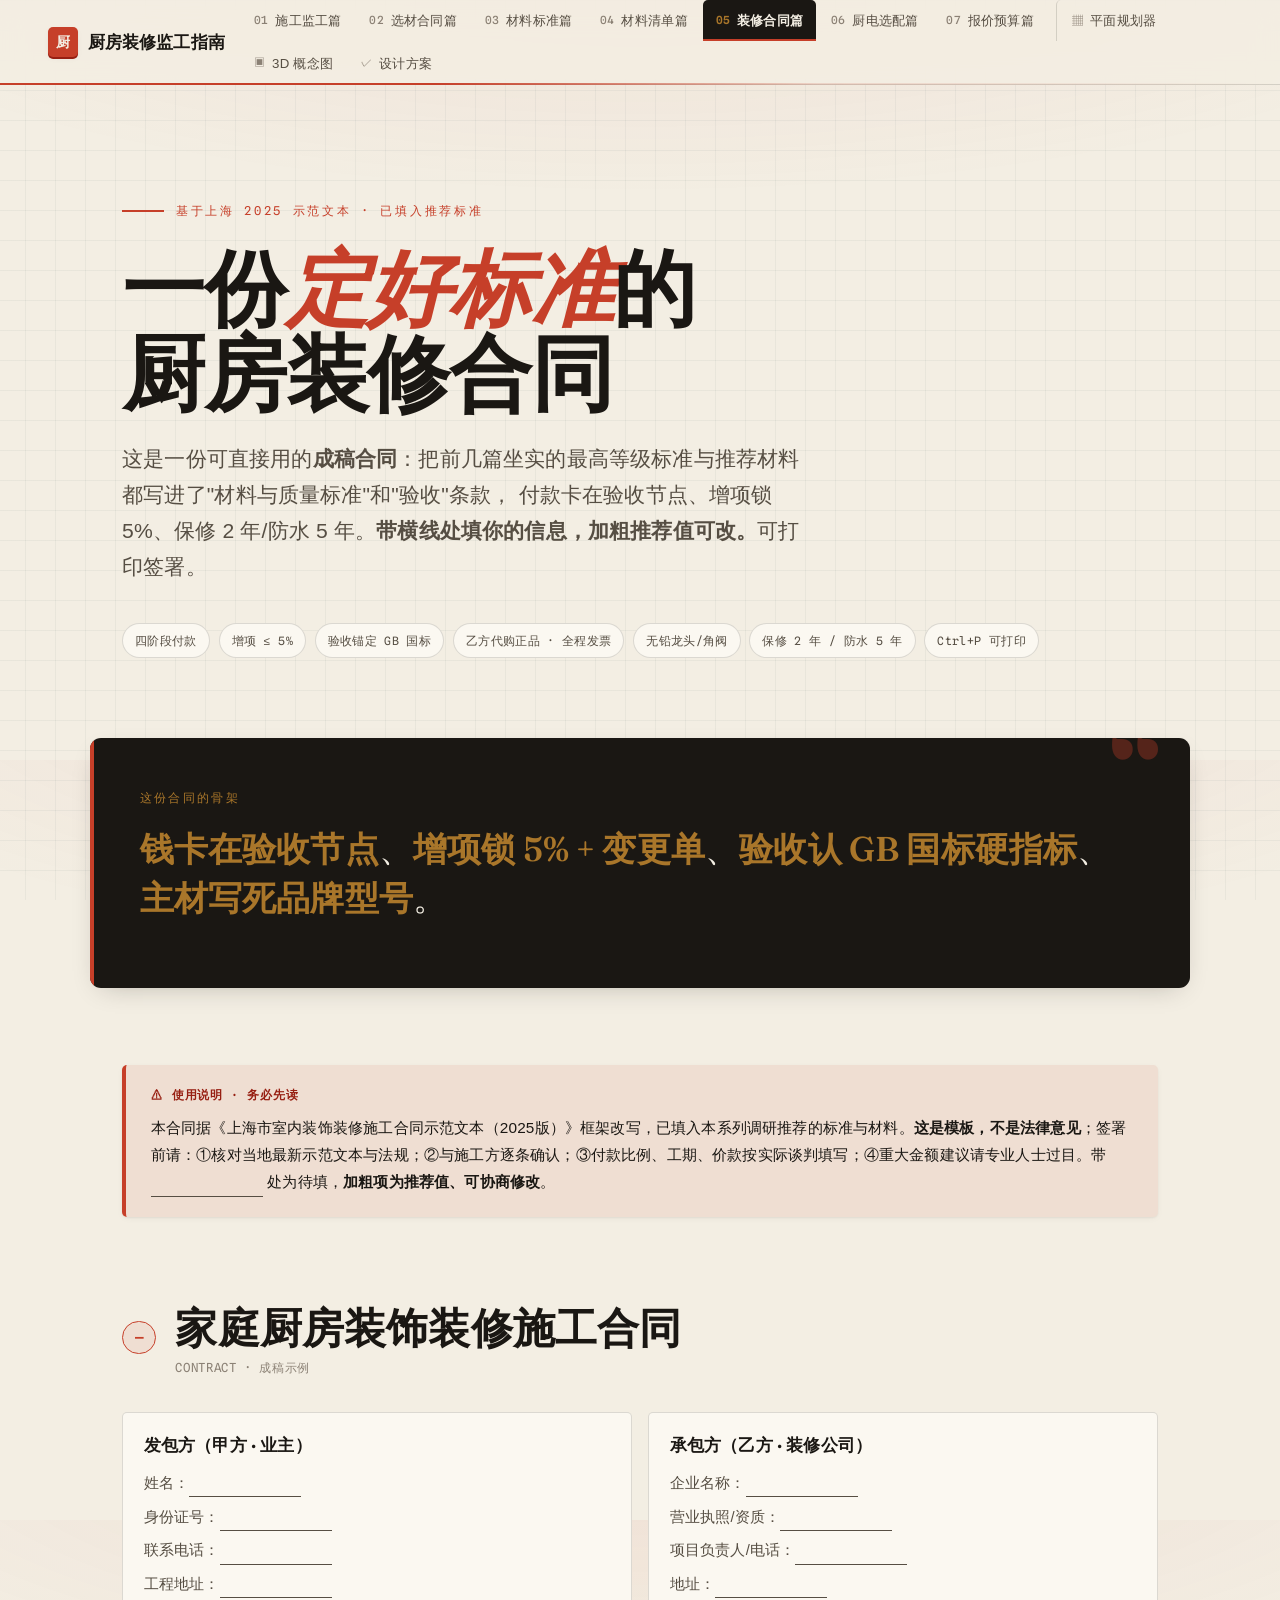
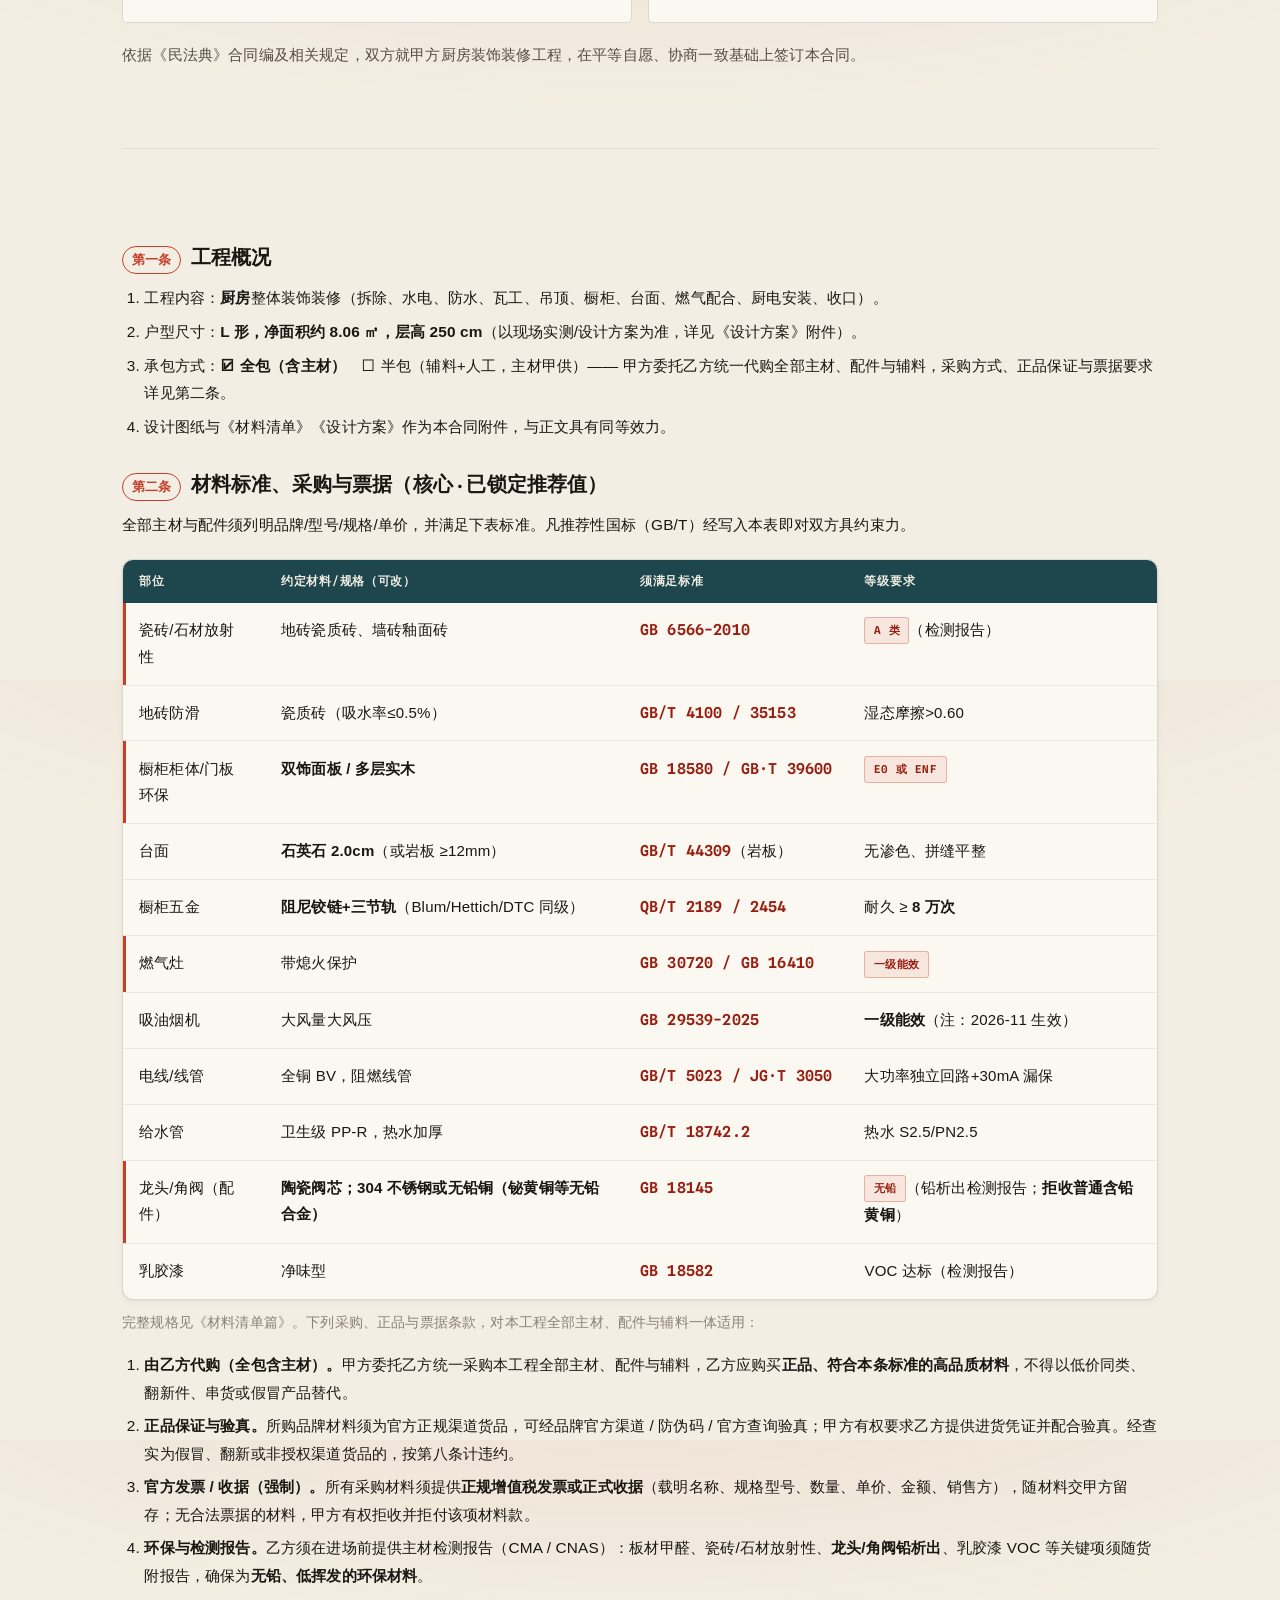
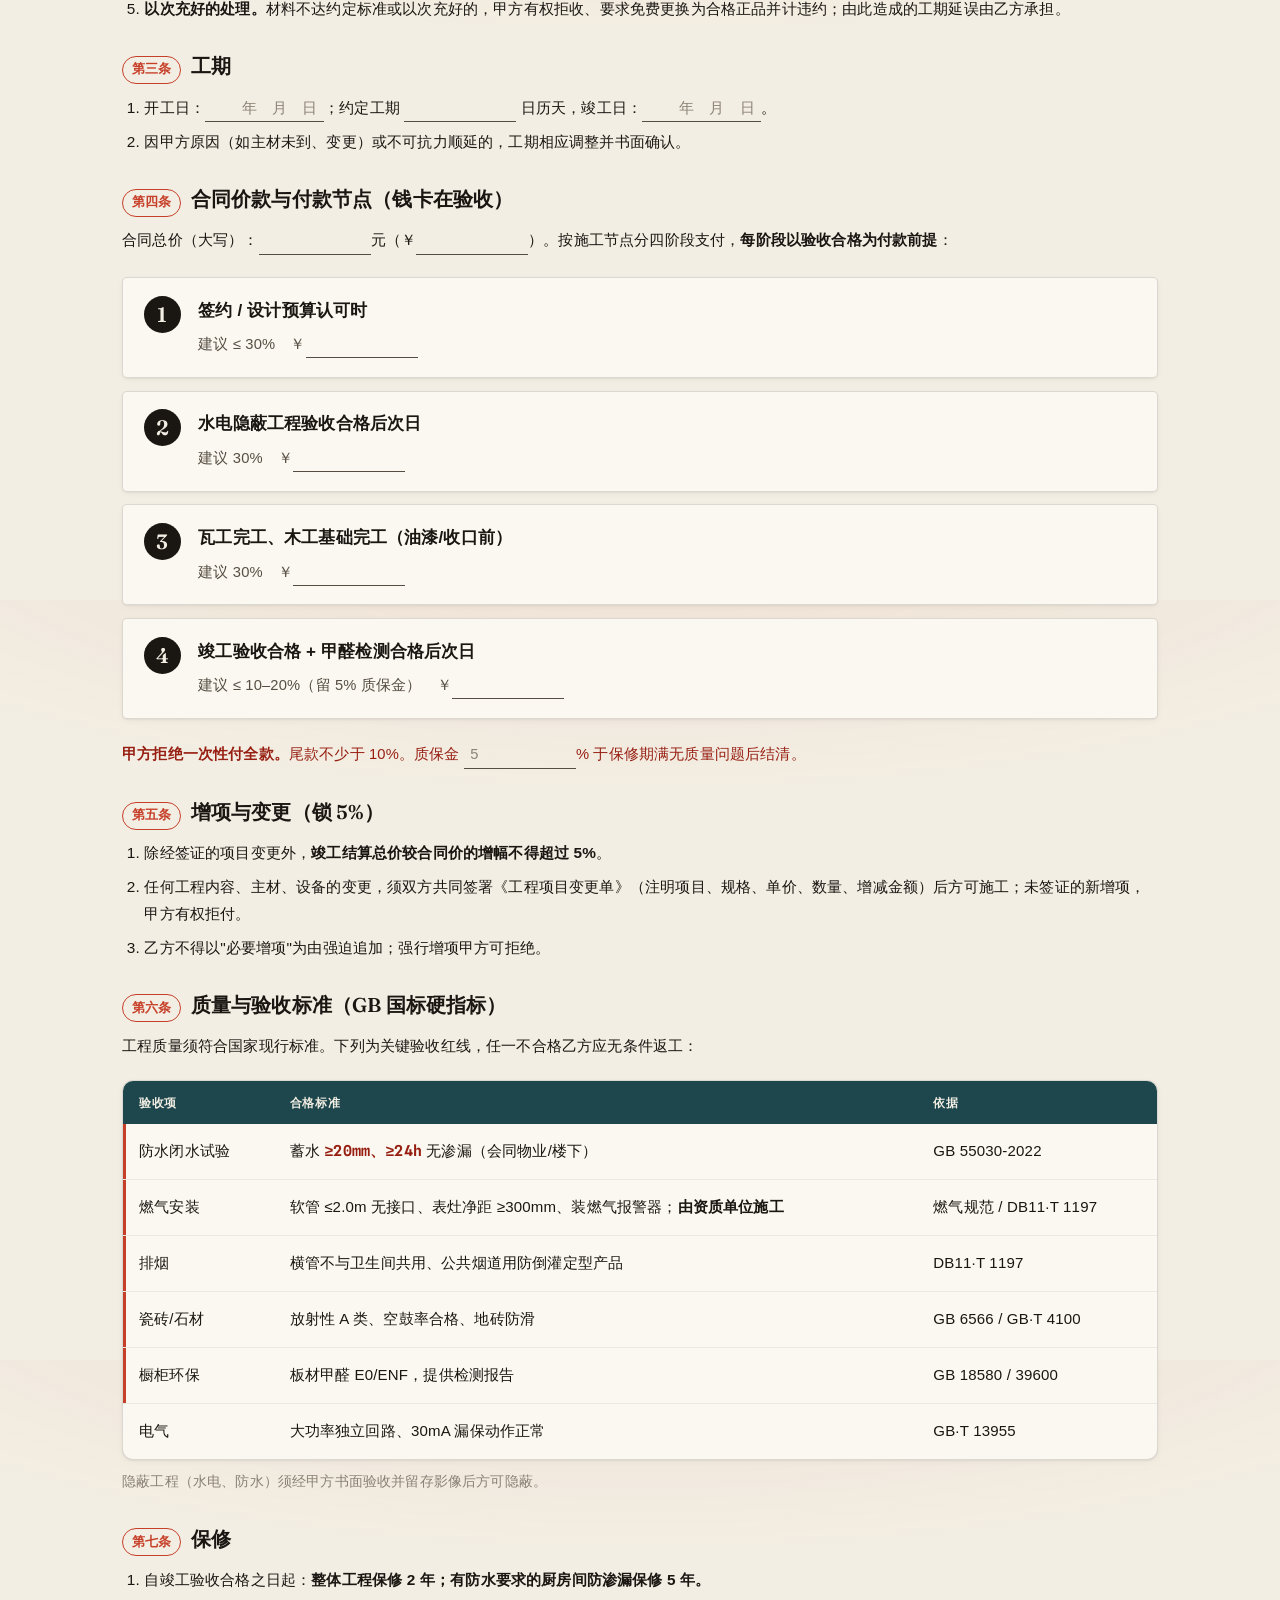
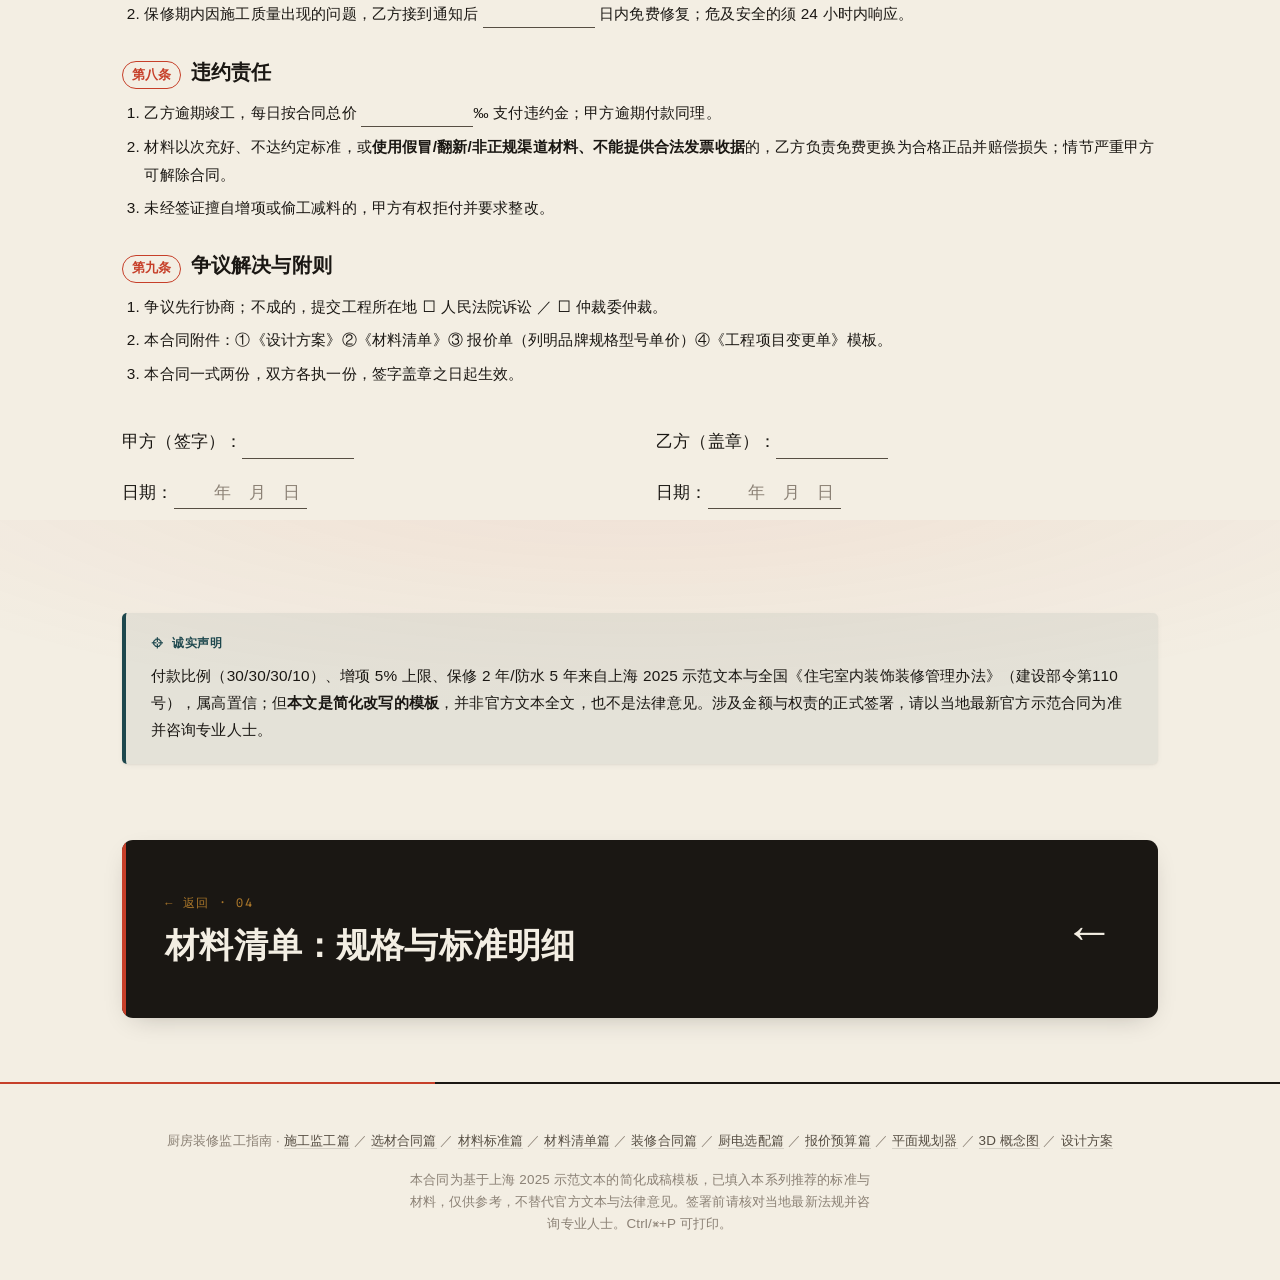
==== commit f4fdf467: "update" ====
--- a/contract.html
+++ b/contract.html
@@ -4,7 +4,7 @@
 <meta charset="UTF-8">
 <meta name="viewport" content="width=device-width, initial-scale=1.0">
 <title>厨房装修监工指南 · 装修合同篇</title>
-<meta name="description" content="厨房装修施工合同成稿：基于上海2025示范文本，已填入最高等级标准与推荐材料（石英石台面/E0-ENF门板/一级能效烟灶/A类瓷砖），四阶段付款、增项5%上限、质量验收红线、保修2年/防水5年。可打印。">
+<meta name="description" content="厨房装修施工合同成稿：基于上海2025示范文本，已填入最高等级标准与推荐材料（石英石台面/E0-ENF门板/一级能效烟灶/A类瓷砖/无铅龙头角阀），乙方代购正品材料全程开官方发票，四阶段付款、增项5%上限、质量验收红线、保修2年/防水5年。可打印。">
 <link rel="stylesheet" href="styles.css">
 <style>
   /* 合同页：条款排版 + 填空样式 + 打印 */
@@ -47,6 +47,8 @@
     <a class="nav__tab" href="materials-standards.html"><span class="idx">03</span>材料标准篇</a>
     <a class="nav__tab" href="materials-list.html"><span class="idx">04</span>材料清单篇</a>
     <a class="nav__tab" href="contract.html" aria-current="page"><span class="idx">05</span>装修合同篇</a>
+    <a class="nav__tab" href="kitchen-appliances.html"><span class="idx">06</span>厨电选配篇</a>
+    <a class="nav__tab" href="kitchen-budget.html"><span class="idx">07</span>报价预算篇</a>
     <a class="nav__tab" href="kitchen-planner.html"><span class="idx">▦</span>平面规划器</a>
     <a class="nav__tab" href="kitchen-3d.html"><span class="idx">▣</span>3D 概念图</a>
     <a class="nav__tab" href="kitchen-design.html"><span class="idx">✓</span>设计方案</a>
@@ -64,6 +66,8 @@
     <span class="chip">四阶段付款</span>
     <span class="chip">增项 ≤ 5%</span>
     <span class="chip">验收锚定 GB 国标</span>
+    <span class="chip">乙方代购正品 · 全程发票</span>
+    <span class="chip">无铅龙头/角阀</span>
     <span class="chip">保修 2 年 / 防水 5 年</span>
     <span class="chip">Ctrl+P 可打印</span>
   </div>
@@ -116,14 +120,14 @@
       <ol>
         <li>工程内容：<strong>厨房</strong>整体装饰装修（拆除、水电、防水、瓦工、吊顶、橱柜、台面、燃气配合、厨电安装、收口）。</li>
         <li>户型尺寸：<strong>L 形，净面积约 8.06 ㎡，层高 250 cm</strong>（以现场实测/设计方案为准，详见《设计方案》附件）。</li>
-        <li>承包方式：☐ 全包（含主材）　☐ 半包（辅料+人工，主材甲供）— 实际：<span class="fill">　　　</span>。</li>
+        <li>承包方式：<strong>☑ 全包（含主材）</strong>　☐ 半包（辅料+人工，主材甲供）—— 甲方委托乙方统一代购全部主材、配件与辅料，采购方式、正品保证与票据要求详见第二条。</li>
         <li>设计图纸与《材料清单》《设计方案》作为本合同附件，与正文具有同等效力。</li>
       </ol>
     </div>
 
     <div class="clause" data-reveal>
-      <div class="clause__h"><span class="no">第二条</span>材料与质量标准（核心 · 已锁定推荐值）</div>
-      <p>主材须列明品牌/型号/规格/单价，并满足下表标准。凡推荐性国标（GB/T）经写入本表即对双方具约束力。</p>
+      <div class="clause__h"><span class="no">第二条</span>材料标准、采购与票据（核心 · 已锁定推荐值）</div>
+      <p>全部主材与配件须列明品牌/型号/规格/单价，并满足下表标准。凡推荐性国标（GB/T）经写入本表即对双方具约束力。</p>
       <div class="table-wrap">
         <table>
           <thead><tr><th>部位</th><th>约定材料/规格（可改）</th><th>须满足标准</th><th>等级要求</th></tr></thead>
@@ -137,12 +141,19 @@
             <tr><td>吸油烟机</td><td>大风量大风压</td><td><span class="spec">GB 29539-2025</span></td><td><strong>一级能效</strong>（注：2026-11 生效）</td></tr>
             <tr><td>电线/线管</td><td>全铜 BV，阻燃线管</td><td><span class="spec">GB/T 5023 / JG·T 3050</span></td><td>大功率独立回路+30mA 漏保</td></tr>
             <tr><td>给水管</td><td>卫生级 PP-R，热水加厚</td><td><span class="spec">GB/T 18742.2</span></td><td>热水 S2.5/PN2.5</td></tr>
-            <tr><td>龙头/角阀</td><td>陶瓷阀芯、全铜/304</td><td><span class="spec">GB 18145</span></td><td>低铅/无铅</td></tr>
+            <tr class="row-must"><td>龙头/角阀（配件）</td><td><strong>陶瓷阀芯；304 不锈钢或无铅铜（铋黄铜等无铅合金）</strong></td><td><span class="spec">GB 18145</span></td><td><span class="badge badge--must">无铅</span>（铅析出检测报告；<strong>拒收普通含铅黄铜</strong>）</td></tr>
             <tr><td>乳胶漆</td><td>净味型</td><td><span class="spec">GB 18582</span></td><td>VOC 达标（检测报告）</td></tr>
           </tbody>
         </table>
       </div>
-      <p style="font-size:.9rem;color:var(--ink-faint)">完整规格见《材料清单篇》。乙方须在进场前提供主材检测报告（CMA/CNAS）；以次充好的，甲方有权拒收并要求更换、计违约。</p>
+      <p style="font-size:.9rem;color:var(--ink-faint)">完整规格见《材料清单篇》。下列采购、正品与票据条款，对本工程全部主材、配件与辅料一体适用：</p>
+      <ol>
+        <li><strong>由乙方代购（全包含主材）。</strong>甲方委托乙方统一采购本工程全部主材、配件与辅料，乙方应购买<strong>正品、符合本条标准的高品质材料</strong>，不得以低价同类、翻新件、串货或假冒产品替代。</li>
+        <li><strong>正品保证与验真。</strong>所购品牌材料须为官方正规渠道货品，可经品牌官方渠道 / 防伪码 / 官方查询验真；甲方有权要求乙方提供进货凭证并配合验真。经查实为假冒、翻新或非授权渠道货品的，按第八条计违约。</li>
+        <li><strong>官方发票 / 收据（强制）。</strong>所有采购材料须提供<strong>正规增值税发票或正式收据</strong>（载明名称、规格型号、数量、单价、金额、销售方），随材料交甲方留存；无合法票据的材料，甲方有权拒收并拒付该项材料款。</li>
+        <li><strong>环保与检测报告。</strong>乙方须在进场前提供主材检测报告（CMA / CNAS）：板材甲醛、瓷砖/石材放射性、<strong>龙头/角阀铅析出</strong>、乳胶漆 VOC 等关键项须随货附报告，确保为<strong>无铅、低挥发的环保材料</strong>。</li>
+        <li><strong>以次充好的处理。</strong>材料不达约定标准或以次充好的，甲方有权拒收、要求免费更换为合格正品并计违约；由此造成的工期延误由乙方承担。</li>
+      </ol>
     </div>
 
     <div class="clause" data-reveal>
@@ -205,7 +216,7 @@
       <div class="clause__h"><span class="no">第八条</span>违约责任</div>
       <ol>
         <li>乙方逾期竣工，每日按合同总价 <span class="fill">　</span>‰ 支付违约金；甲方逾期付款同理。</li>
-        <li>材料以次充好、不达约定标准的，乙方负责更换并赔偿损失；情节严重甲方可解除合同。</li>
+        <li>材料以次充好、不达约定标准，或<strong>使用假冒/翻新/非正规渠道材料、不能提供合法发票收据</strong>的，乙方负责免费更换为合格正品并赔偿损失；情节严重甲方可解除合同。</li>
         <li>未经签证擅自增项或偷工减料的，甲方有权拒付并要求整改。</li>
       </ol>
     </div>
@@ -249,7 +260,7 @@
 </div>
 
 <footer class="footer">
-  <p>厨房装修监工指南 · <a href="index.html">施工监工篇</a> ／ <a href="materials-contract.html">选材合同篇</a> ／ <a href="materials-standards.html">材料标准篇</a> ／ <a href="materials-list.html">材料清单篇</a> ／ <a href="contract.html">装修合同篇</a> ／ <a href="kitchen-planner.html">平面规划器</a> ／ <a href="kitchen-3d.html">3D 概念图</a> ／ <a href="kitchen-design.html">设计方案</a></p>
+  <p>厨房装修监工指南 · <a href="index.html">施工监工篇</a> ／ <a href="materials-contract.html">选材合同篇</a> ／ <a href="materials-standards.html">材料标准篇</a> ／ <a href="materials-list.html">材料清单篇</a> ／ <a href="contract.html">装修合同篇</a> ／ <a href="kitchen-appliances.html">厨电选配篇</a> ／ <a href="kitchen-budget.html">报价预算篇</a> ／ <a href="kitchen-planner.html">平面规划器</a> ／ <a href="kitchen-3d.html">3D 概念图</a> ／ <a href="kitchen-design.html">设计方案</a></p>
   <p class="disclaimer">本合同为基于上海 2025 示范文本的简化成稿模板，已填入本系列推荐的标准与材料，仅供参考，不替代官方文本与法律意见。签署前请核对当地最新法规并咨询专业人士。Ctrl/⌘+P 可打印。</p>
 </footer>
 
--- a/styles.css
+++ b/styles.css
@@ -1,27 +1,38 @@
 /* ============================================================
    厨房装修监工指南 — 共享样式表
-   美学方向：施工蓝图 × 编辑杂志（warm concrete + blueprint grid + 朱红红线）
-   两个页面（index.html / materials-contract.html）共用本文件
+   美学方向：蓝图红线（Blueprint Red-Line）
+     暖骨纸面 × 蓝图细网格 × 贯穿全站的朱红红线 × 墨青工程蓝
+     Fraunces 衬线做标题，Spline Sans Mono 做工程标注/编号
+   全部内容页共用本文件；改这里 = 同时焕新全部内容页
    ============================================================ */
 
-/* ---------- 字体（Latin 走 Google Fonts，中文走系统字体优雅降级）---------- */
-@import url('https://fonts.googleapis.com/css2?family=Fraunces:opsz,wght@9..144,400;9..144,500;9..144,600;9..144,900&family=Spline+Sans+Mono:wght@400;500;600&display=swap');
+/* ---------- 字体（Latin 走 Google Fonts，中文走系统衬线/黑体优雅降级）---------- */
+@import url('https://fonts.googleapis.com/css2?family=Fraunces:ital,opsz,wght@0,9..144,400;0,9..144,500;0,9..144,600;0,9..144,900;1,9..144,500;1,9..144,600&family=Spline+Sans+Mono:wght@400;500;600&display=swap');
 
 /* ---------- 设计变量 ---------- */
 :root {
-  /* 色板：温暖水泥纸 + 炭墨 + 朱红红线 + 墨青 + 琥珀 */
-  --paper:      #f2ede2;
-  --paper-2:    #ebe4d6;
-  --paper-card: #f7f3ec;
-  --ink:        #211d17;
-  --ink-soft:   #5b5346;
-  --ink-faint:  #8a8173;
-  --red:        #c33d29;   /* 红线 / 强制 */
-  --red-deep:   #99291a;
-  --teal:       #1f4a48;   /* 次级强调 */
-  --amber:      #b8862b;   /* 推荐 / 中置信度 */
-  --line:       rgba(33, 29, 23, 0.13);
-  --line-soft:  rgba(33, 29, 23, 0.07);
+  /* 色板：暖骨纸 + 墨黑 + 朱红红线 + 墨青蓝图 + 琥珀 */
+  --paper:      #f3eee3;   /* 暖骨纸面 */
+  --paper-2:    #e9e0cf;   /* 抬升面/表头 */
+  --paper-3:    #ddd0bb;   /* 更深的边 */
+  --paper-card: #fbf8f1;   /* 卡片面 */
+  --ink:        #1a1713;   /* 暖黑 */
+  --ink-soft:   #564e43;
+  --ink-faint:  #8b8175;
+  --red:        #c63f29;   /* 朱红 / 红线 / 强制 */
+  --red-deep:   #971f12;
+  --red-wash:   rgba(198, 63, 41, 0.09);
+  --teal:       #1d474d;   /* 墨青 / 蓝图 / 次级强调（保留旧变量名以兼容内容）*/
+  --teal-wash:  rgba(29, 71, 77, 0.07);
+  --amber:      #a9762a;   /* 推荐 / 中置信度 */
+  --grid:       rgba(29, 71, 77, 0.05);   /* 蓝图网格线 */
+  --line:       rgba(26, 23, 19, 0.14);
+  --line-soft:  rgba(26, 23, 19, 0.07);
+
+  /* 阴影：暖调、柔和、有层次 */
+  --shadow-sm: 0 1px 2px rgba(26,23,19,.05), 0 2px 8px -2px rgba(26,23,19,.06);
+  --shadow-md: 0 8px 26px -12px rgba(26,23,19,.30);
+  --shadow-lg: 0 26px 60px -22px rgba(26,23,19,.40);
 
   /* 字体族 */
   --font-display: "Fraunces", "Songti SC", "STSong", Georgia, serif;
@@ -29,191 +40,263 @@
   --font-mono:    "Spline Sans Mono", "SF Mono", "JetBrains Mono", ui-monospace, monospace;
 
   /* 节奏 */
-  --maxw: 1080px;
-  --radius: 4px;
+  --maxw: 1100px;
+  --radius: 5px;
+  --radius-lg: 11px;
 }
 
 /* ---------- reset ---------- */
 *, *::before, *::after { box-sizing: border-box; margin: 0; padding: 0; }
 
 html { scroll-behavior: smooth; -webkit-text-size-adjust: 100%; }
+
+::selection { background: var(--red); color: var(--paper); }
+
+:focus-visible {
+  outline: 2px solid var(--red);
+  outline-offset: 2px;
+  border-radius: 2px;
+}
 
 body {
   font-family: var(--font-body);
   background-color: var(--paper);
   color: var(--ink);
-  line-height: 1.75;
+  line-height: 1.78;
   font-size: 17px;
   letter-spacing: 0.01em;
-  /* 蓝图网格 + 极淡颗粒，营造图纸/水泥质感 */
+  /* 蓝图细网格 + 顶部朱红微光，营造图纸/工地质感 */
   background-image:
-    linear-gradient(rgba(31, 74, 72, 0.045) 1px, transparent 1px),
-    linear-gradient(90deg, rgba(31, 74, 72, 0.045) 1px, transparent 1px),
-    radial-gradient(circle at 50% 0%, rgba(195, 61, 41, 0.04), transparent 60%);
-  background-size: 34px 34px, 34px 34px, 100% 720px;
+    linear-gradient(var(--grid) 1px, transparent 1px),
+    linear-gradient(90deg, var(--grid) 1px, transparent 1px),
+    radial-gradient(125% 65% at 50% -12%, var(--red-wash), transparent 58%);
+  background-size: 30px 30px, 30px 30px, 100% 760px;
+  background-position: center top;
   background-attachment: fixed, fixed, scroll;
   text-rendering: optimizeLegibility;
   -webkit-font-smoothing: antialiased;
 }
 
-/* ---------- 顶部阅读进度条 ---------- */
+/* ---------- 顶部阅读进度条（朱红→琥珀的红线）---------- */
 .progress {
   position: fixed;
   top: 0; left: 0;
   height: 3px;
   width: 0%;
   background: linear-gradient(90deg, var(--red), var(--amber));
+  box-shadow: 0 0 12px rgba(198,63,41,.4);
   z-index: 200;
   transition: width 0.1s linear;
 }
 
-/* ---------- 导航（两页共用，承载互相跳转）---------- */
+/* ============================================================
+   导航：图纸索引册（全部内容页共用，承载互相跳转）
+   底部一条朱红红线 = 全站招牌；标签即"图纸编号 + 名称"
+   ============================================================ */
 .nav {
   position: sticky;
   top: 0;
   z-index: 100;
   display: flex;
-  align-items: center;
+  align-items: stretch;
   justify-content: space-between;
   gap: 1rem;
-  padding: 0.85rem clamp(1rem, 4vw, 3rem);
-  background: rgba(242, 237, 226, 0.86);
-  backdrop-filter: blur(12px);
+  padding: 0 clamp(1rem, 4vw, 3rem);
+  min-height: 62px;
+  background: rgba(243, 238, 227, 0.82);
+  backdrop-filter: blur(14px) saturate(1.3);
+  -webkit-backdrop-filter: blur(14px) saturate(1.3);
   border-bottom: 1px solid var(--line);
 }
+/* 招牌红线：在导航底部画一条渐隐的朱红工程线 */
+.nav::after {
+  content: "";
+  position: absolute;
+  left: 0; right: 0; bottom: -1px;
+  height: 2px;
+  background: linear-gradient(90deg, var(--red) 0%, var(--red) 34%, rgba(198,63,41,.15) 64%, transparent 100%);
+}
 
 .nav__brand {
   font-family: var(--font-display);
   font-weight: 600;
-  font-size: 1.05rem;
-  letter-spacing: 0.02em;
+  font-size: 1.06rem;
+  letter-spacing: 0.01em;
   display: flex;
   align-items: center;
-  gap: 0.55rem;
+  gap: 0.6rem;
   color: var(--ink);
   text-decoration: none;
   white-space: nowrap;
+  align-self: center;
 }
 .nav__brand .mark {
   display: inline-grid;
   place-items: center;
-  width: 26px; height: 26px;
+  width: 30px; height: 30px;
   background: var(--red);
   color: var(--paper);
   font-family: var(--font-mono);
-  font-size: 0.85rem;
+  font-size: 0.9rem;
   font-weight: 600;
   border-radius: var(--radius);
-}
-
-.nav__tabs { display: flex; flex-wrap: wrap; gap: 0.4rem; }
-
-/* tab 是页面间互相跳转的入口 */
+  box-shadow: 0 2px 0 0 var(--red-deep), var(--shadow-sm);
+  transition: transform 0.2s ease;
+}
+.nav__brand:hover .mark { transform: translateY(-1px) rotate(-3deg); }
+
+.nav__tabs {
+  display: flex;
+  align-items: stretch;
+  flex-wrap: wrap;
+  gap: 0.1rem;
+}
+
+/* tab = 图纸索引条：mono 编号 + 名称，hover/当前页用朱红下划线点亮 */
 .nav__tab {
   position: relative;
-  font-size: 0.84rem;
+  display: inline-flex;
+  align-items: center;
+  gap: 0.42rem;
+  font-size: 0.83rem;
   font-weight: 500;
-  letter-spacing: 0.03em;
+  letter-spacing: 0.02em;
   text-decoration: none;
   color: var(--ink-soft);
-  padding: 0.45rem 0.85rem;
-  border-radius: 999px;
-  border: 1px solid transparent;
-  transition: color 0.2s, background 0.2s, border-color 0.2s;
-  white-space: nowrap;
+  padding: 0.55rem 0.82rem;
+  border-radius: var(--radius) var(--radius) 0 0;
+  transition: color 0.2s, background 0.2s;
 }
 .nav__tab .idx {
   font-family: var(--font-mono);
   font-size: 0.7rem;
   color: var(--ink-faint);
-  margin-right: 0.35rem;
+  transition: color 0.2s;
+}
+/* 下划线：hover 时从左展开 */
+.nav__tab::after {
+  content: "";
+  position: absolute;
+  left: 0.82rem; right: 0.82rem; bottom: 0.42rem;
+  height: 2px;
+  background: var(--red);
+  border-radius: 2px;
+  transform: scaleX(0);
+  transform-origin: left;
+  transition: transform 0.26s cubic-bezier(.2,.7,.3,1);
 }
 .nav__tab:hover { color: var(--ink); background: var(--paper-2); }
+.nav__tab:hover .idx { color: var(--red); }
+.nav__tab:hover::after { transform: scaleX(1); }
+
+/* 当前页：墨黑实心索引条，编号转琥珀，底部连着红线 */
 .nav__tab[aria-current="page"] {
   color: var(--paper);
   background: var(--ink);
-  border-color: var(--ink);
-}
-.nav__tab[aria-current="page"] .idx { color: rgba(242, 237, 226, 0.6); }
+  font-weight: 600;
+}
+.nav__tab[aria-current="page"] .idx { color: var(--amber); }
+.nav__tab[aria-current="page"]::after { transform: scaleX(1); left: 0; right: 0; bottom: 0; border-radius: 0; }
+
+/* 内容篇 / 工具 分组：在第一个工具标签前加一道淡分隔 */
+.nav__tab[href="kitchen-planner.html"] {
+  margin-left: 0.45rem;
+  padding-left: 0.95rem;
+  border-left: 1px solid var(--line);
+}
 
 /* ---------- 容器 ---------- */
 .wrap { max-width: var(--maxw); margin: 0 auto; padding: 0 clamp(1rem, 4vw, 2rem); }
 
-/* ---------- Hero ---------- */
+/* ============================================================
+   Hero
+   ============================================================ */
 .hero {
-  padding: clamp(3.5rem, 9vw, 7rem) clamp(1rem, 4vw, 2rem) clamp(2.5rem, 5vw, 4rem);
+  padding: clamp(3.5rem, 9vw, 7.5rem) clamp(1rem, 4vw, 2rem) clamp(2.5rem, 5vw, 4rem);
   max-width: var(--maxw);
   margin: 0 auto;
+  position: relative;
 }
 .hero__kicker {
   font-family: var(--font-mono);
-  font-size: 0.78rem;
+  font-size: 0.76rem;
   letter-spacing: 0.22em;
   text-transform: uppercase;
   color: var(--red);
   display: flex;
   align-items: center;
   gap: 0.75rem;
-  margin-bottom: 1.4rem;
+  margin-bottom: 1.5rem;
 }
 .hero__kicker::before {
   content: "";
-  width: 38px; height: 2px;
+  width: 42px; height: 2px;
   background: var(--red);
 }
 .hero__title {
   font-family: var(--font-display);
   font-weight: 600;
-  font-size: clamp(2.6rem, 7vw, 4.8rem);
-  line-height: 1.04;
-  letter-spacing: -0.01em;
-  margin-bottom: 1.5rem;
+  font-size: clamp(2.7rem, 7.4vw, 5.2rem);
+  line-height: 1.02;
+  letter-spacing: -0.015em;
+  margin-bottom: 1.6rem;
 }
 .hero__title em {
   font-style: italic;
   color: var(--red);
 }
 .hero__lede {
-  font-size: clamp(1.05rem, 2.2vw, 1.3rem);
-  max-width: 56ch;
+  font-size: clamp(1.05rem, 2.2vw, 1.32rem);
+  max-width: 58ch;
   color: var(--ink-soft);
   line-height: 1.7;
 }
 .hero__meta {
-  margin-top: 2.2rem;
+  margin-top: 2.4rem;
   display: flex;
   flex-wrap: wrap;
-  gap: 0.6rem;
+  gap: 0.55rem;
 }
 .chip {
   font-family: var(--font-mono);
   font-size: 0.72rem;
-  letter-spacing: 0.04em;
-  padding: 0.35rem 0.7rem;
+  letter-spacing: 0.03em;
+  padding: 0.4rem 0.75rem;
   border: 1px solid var(--line);
   border-radius: 999px;
   color: var(--ink-soft);
   background: var(--paper-card);
-}
+  transition: border-color 0.2s, color 0.2s, transform 0.2s;
+}
+.chip:hover { border-color: var(--red); color: var(--red); transform: translateY(-1px); }
 
 /* ---------- 核心逻辑大引文 ---------- */
 .creed {
   max-width: var(--maxw);
   margin: 1rem auto clamp(3rem, 6vw, 5rem);
-  padding: clamp(1.8rem, 4vw, 3rem);
+  padding: clamp(1.9rem, 4vw, 3.1rem);
   background: var(--ink);
   color: var(--paper);
-  border-radius: var(--radius);
+  border-radius: var(--radius-lg);
   position: relative;
   overflow: hidden;
+  box-shadow: var(--shadow-md);
+}
+/* 左侧朱红竖线 + 巨大引号 */
+.creed::after {
+  content: "";
+  position: absolute;
+  left: 0; top: 0; bottom: 0;
+  width: 4px;
+  background: var(--red);
 }
 .creed::before {
   content: "“";
   position: absolute;
-  top: -2.2rem; right: 1.5rem;
-  font-family: var(--font-display);
-  font-size: 11rem;
-  color: rgba(195, 61, 41, 0.35);
+  top: -2.6rem; right: 1.6rem;
+  font-family: var(--font-display);
+  font-size: 12rem;
+  color: rgba(198, 63, 41, 0.34);
   line-height: 1;
 }
 .creed__label {
@@ -222,28 +305,31 @@
   letter-spacing: 0.2em;
   text-transform: uppercase;
   color: var(--amber);
-  margin-bottom: 0.9rem;
+  margin-bottom: 1rem;
 }
 .creed__text {
   font-family: var(--font-display);
-  font-size: clamp(1.4rem, 3.4vw, 2.1rem);
-  line-height: 1.4;
+  font-size: clamp(1.4rem, 3.4vw, 2.15rem);
+  line-height: 1.42;
   font-weight: 500;
   position: relative;
   z-index: 1;
 }
 .creed__text b { color: var(--amber); font-weight: 600; }
 
-/* ---------- 章节 ---------- */
-.section { padding: clamp(2.5rem, 5vw, 4rem) 0; }
+/* ============================================================
+   章节
+   ============================================================ */
+.section { padding: clamp(2.6rem, 5vw, 4.2rem) 0; }
 .section + .section { border-top: 1px solid var(--line-soft); }
 
 .section__head {
   display: flex;
   align-items: baseline;
   gap: 1.2rem;
-  margin-bottom: 2.2rem;
-}
+  margin-bottom: 2.3rem;
+}
+/* 章节编号：图纸圆牌 */
 .section__num {
   font-family: var(--font-mono);
   font-size: 0.9rem;
@@ -251,49 +337,57 @@
   color: var(--red);
   border: 1.5px solid var(--red);
   border-radius: 999px;
-  padding: 0.15rem 0.7rem;
+  padding: 0.16rem 0.72rem;
   flex-shrink: 0;
   margin-top: 0.4rem;
+  background: var(--red-wash);
 }
 .section__title {
   font-family: var(--font-display);
   font-weight: 600;
-  font-size: clamp(1.7rem, 4vw, 2.6rem);
+  font-size: clamp(1.7rem, 4vw, 2.65rem);
   line-height: 1.12;
 }
 .section__title small {
   display: block;
   font-family: var(--font-mono);
-  font-size: 0.8rem;
+  font-size: 0.78rem;
   font-weight: 400;
   letter-spacing: 0.05em;
   color: var(--ink-faint);
-  margin-top: 0.5rem;
-}
-
-.lead-p { font-size: 1.08rem; color: var(--ink-soft); max-width: 64ch; margin-bottom: 1.6rem; }
+  margin-top: 0.55rem;
+}
+
+.lead-p { font-size: 1.09rem; color: var(--ink-soft); max-width: 66ch; margin-bottom: 1.6rem; }
 .lead-p strong { color: var(--ink); }
 
 /* ---------- 通用文本元素 ---------- */
 h3.block-title {
   font-family: var(--font-display);
-  font-size: 1.4rem;
-  font-weight: 600;
-  margin: 2.2rem 0 1rem;
+  font-size: 1.45rem;
+  font-weight: 600;
+  margin: 2.3rem 0 1rem;
   display: flex;
   align-items: center;
   gap: 0.6rem;
 }
 h3.block-title::before {
   content: "";
-  width: 10px; height: 10px;
+  width: 11px; height: 11px;
   background: var(--red);
   transform: rotate(45deg);
   flex-shrink: 0;
 }
 p { margin-bottom: 1rem; }
 strong { font-weight: 600; }
-a.inline { color: var(--red-deep); text-decoration: underline; text-underline-offset: 3px; }
+a.inline {
+  color: var(--red-deep);
+  text-decoration: underline;
+  text-decoration-color: rgba(151,31,18,.4);
+  text-underline-offset: 3px;
+  transition: text-decoration-color 0.2s;
+}
+a.inline:hover { text-decoration-color: var(--red); }
 
 /* ---------- 徽章：强制 / 推荐 / 置信度 ---------- */
 .badge {
@@ -304,13 +398,13 @@
   font-size: 0.68rem;
   font-weight: 600;
   letter-spacing: 0.04em;
-  padding: 0.16rem 0.5rem;
+  padding: 0.18rem 0.52rem;
   border-radius: 3px;
   white-space: nowrap;
   vertical-align: middle;
 }
-.badge--must  { background: rgba(195, 61, 41, 0.13);  color: var(--red-deep); border: 1px solid rgba(195, 61, 41, 0.3); }
-.badge--rec   { background: rgba(184, 134, 43, 0.14); color: #8a6418;        border: 1px solid rgba(184, 134, 43, 0.32); }
+.badge--must  { background: var(--red-wash);  color: var(--red-deep); border: 1px solid rgba(198,63,41,.32); }
+.badge--rec   { background: rgba(169,118,42,.14); color: #84591a;     border: 1px solid rgba(169,118,42,.34); }
 .badge--hi    { background: var(--teal); color: var(--paper); }
 .badge--mid   { background: transparent; color: var(--teal); border: 1px solid var(--teal); }
 
@@ -319,10 +413,13 @@
 .card {
   background: var(--paper-card);
   border: 1px solid var(--line);
-  border-radius: var(--radius);
-  padding: 1.5rem;
-  position: relative;
-}
+  border-radius: var(--radius-lg);
+  padding: 1.6rem;
+  position: relative;
+  box-shadow: var(--shadow-sm);
+  transition: transform 0.2s ease, box-shadow 0.2s ease, border-color 0.2s ease;
+}
+.card:hover { transform: translateY(-3px); box-shadow: var(--shadow-md); border-color: rgba(198,63,41,.3); }
 .card__n {
   font-family: var(--font-display);
   font-size: 2.4rem;
@@ -348,9 +445,10 @@
   background: var(--paper-card);
   border: 1px solid var(--line);
   border-radius: var(--radius);
-  padding: 0.7rem 0.8rem;
+  padding: 0.72rem 0.85rem;
   position: relative;
   font-size: 0.9rem;
+  box-shadow: var(--shadow-sm);
 }
 .flow__step .s-num {
   font-family: var(--font-mono);
@@ -359,35 +457,46 @@
   display: block;
   margin-bottom: 0.2rem;
 }
-.flow__step.is-key { border-color: var(--red); background: rgba(195, 61, 41, 0.06); }
+.flow__step.is-key { border-color: var(--red); background: var(--red-wash); }
 .flow__step.is-key .s-num { color: var(--red); }
 .flow__arrow { align-self: center; color: var(--ink-faint); font-family: var(--font-mono); }
 
-/* ---------- 锚点列表 ---------- */
-.anchors { display: grid; gap: 0.75rem; margin: 1.4rem 0; }
+/* ---------- 锚点列表（关键事实条）---------- */
+.anchors { display: grid; gap: 0.75rem; margin: 1.5rem 0; }
 .anchor {
   display: grid;
   grid-template-columns: auto 1fr auto;
   gap: 1rem;
   align-items: center;
-  padding: 1rem 1.2rem;
+  padding: 1.05rem 1.25rem;
   background: var(--paper-card);
+  border: 1px solid var(--line);
   border-left: 3px solid var(--teal);
   border-radius: var(--radius);
-}
-.anchor__icon { font-size: 1.3rem; }
+  box-shadow: var(--shadow-sm);
+  transition: border-left-color 0.2s, transform 0.2s;
+}
+.anchor:hover { transform: translateX(3px); border-left-color: var(--red); }
+.anchor__icon { font-size: 1.32rem; }
 .anchor__body strong { display: block; margin-bottom: 0.2rem; }
 .anchor__body span { font-size: 0.9rem; color: var(--ink-soft); }
 
 /* ---------- 规格表 ---------- */
-.table-wrap { overflow-x: auto; margin: 1.2rem 0 0.6rem; border: 1px solid var(--line); border-radius: var(--radius); }
+.table-wrap {
+  overflow-x: auto;
+  margin: 1.3rem 0 0.6rem;
+  border: 1px solid var(--line);
+  border-radius: var(--radius-lg);
+  box-shadow: var(--shadow-sm);
+  background: var(--paper-card);
+}
 table { width: 100%; border-collapse: collapse; font-size: 0.94rem; min-width: 520px; }
 caption {
   text-align: left;
   font-family: var(--font-display);
   font-weight: 600;
-  font-size: 1.15rem;
-  padding: 1rem 1.2rem 0.4rem;
+  font-size: 1.18rem;
+  padding: 1.05rem 1.25rem 0.45rem;
   caption-side: top;
 }
 thead th {
@@ -396,43 +505,45 @@
   font-size: 0.72rem;
   letter-spacing: 0.06em;
   text-transform: uppercase;
-  color: var(--ink-faint);
+  color: var(--paper);
   font-weight: 600;
   padding: 0.7rem 1rem;
-  border-bottom: 1.5px solid var(--ink);
-  background: var(--paper-2);
-}
-tbody td { padding: 0.85rem 1rem; border-bottom: 1px solid var(--line-soft); vertical-align: top; }
+  background: var(--teal);
+}
+thead th:first-child { border-top-left-radius: 0; }
+tbody td { padding: 0.88rem 1rem; border-bottom: 1px solid var(--line-soft); vertical-align: top; }
 tbody tr:last-child td { border-bottom: none; }
-tbody tr:hover { background: rgba(31, 74, 72, 0.03); }
+tbody tr { transition: background 0.15s; }
+tbody tr:hover { background: var(--teal-wash); }
 /* 规格数值用等宽，给工程规格书质感 */
 .spec { font-family: var(--font-mono); font-weight: 600; color: var(--red-deep); white-space: nowrap; }
 .spec--ok { color: var(--teal); }
-td .sub { display: block; font-size: 0.82rem; color: var(--ink-faint); margin-top: 0.2rem; }
+td .sub { display: block; font-size: 0.82rem; color: var(--ink-faint); margin-top: 0.25rem; }
 
 /* 强制行的左侧红条 */
 tr.row-must td:first-child { box-shadow: inset 3px 0 0 var(--red); }
 
-/* ---------- 对比表（材料）---------- */
+/* ---------- 对比表（VS）---------- */
 .versus {
   display: grid;
   grid-template-columns: 140px 1fr 1fr;
   border: 1px solid var(--line);
-  border-radius: var(--radius);
+  border-radius: var(--radius-lg);
   overflow: hidden;
-  margin: 1.4rem 0;
+  margin: 1.5rem 0;
   font-size: 0.94rem;
-}
-.versus > div { padding: 0.85rem 1rem; border-bottom: 1px solid var(--line-soft); }
+  box-shadow: var(--shadow-sm);
+}
+.versus > div { padding: 0.88rem 1rem; border-bottom: 1px solid var(--line-soft); background: var(--paper-card); }
 .versus__h {
   font-family: var(--font-display);
   font-weight: 600;
-  font-size: 1.15rem;
-  background: var(--paper-2);
+  font-size: 1.16rem;
+  background: var(--paper-2) !important;
   border-bottom: 1.5px solid var(--ink) !important;
 }
-.versus__rk { font-family: var(--font-mono); font-size: 0.74rem; letter-spacing: 0.05em; color: var(--ink-faint); text-transform: uppercase; background: var(--paper-card); display: flex; align-items: center; }
-.versus__a { background: rgba(31, 74, 72, 0.04); }
+.versus__rk { font-family: var(--font-mono); font-size: 0.74rem; letter-spacing: 0.05em; color: var(--ink-faint); text-transform: uppercase; background: var(--paper-2) !important; display: flex; align-items: center; }
+.versus__a { background: var(--teal-wash) !important; }
 .versus > div:nth-last-child(-n+3) { border-bottom: none; }
 
 /* ---------- 付款阶段 stepper ---------- */
@@ -447,6 +558,7 @@
   border: 1px solid var(--line);
   border-radius: var(--radius);
   position: relative;
+  box-shadow: var(--shadow-sm);
 }
 .step::before {
   counter-increment: step;
@@ -467,10 +579,11 @@
 /* ---------- 提示框：红线警告 / 诚实声明 ---------- */
 .callout {
   margin: 1.5rem 0;
-  padding: 1.2rem 1.4rem 1.2rem 1.5rem;
+  padding: 1.25rem 1.45rem 1.25rem 1.55rem;
   border-radius: var(--radius);
   border-left: 4px solid;
   font-size: 0.96rem;
+  box-shadow: var(--shadow-sm);
 }
 .callout__tag {
   font-family: var(--font-mono);
@@ -481,9 +594,9 @@
   display: block;
   margin-bottom: 0.5rem;
 }
-.callout--warn   { background: rgba(195, 61, 41, 0.07);  border-color: var(--red); }
+.callout--warn   { background: var(--red-wash);  border-color: var(--red); }
 .callout--warn .callout__tag { color: var(--red-deep); }
-.callout--honest { background: rgba(31, 74, 72, 0.06);  border-color: var(--teal); }
+.callout--honest { background: var(--teal-wash);  border-color: var(--teal); }
 .callout--honest .callout__tag { color: var(--teal); }
 .callout p:last-child { margin-bottom: 0; }
 
@@ -493,17 +606,21 @@
   display: grid;
   grid-template-columns: 1fr 1fr 1.2fr;
   gap: 1rem;
-  padding: 0.9rem 1.1rem;
+  padding: 0.92rem 1.15rem;
   background: var(--paper-card);
   border: 1px solid var(--line);
   border-radius: var(--radius);
   font-size: 0.92rem;
-}
+  box-shadow: var(--shadow-sm);
+  transition: border-color 0.2s;
+}
+.pitfall:hover { border-color: rgba(198,63,41,.35); }
 .pitfall__t { font-weight: 600; color: var(--red-deep); }
 .pitfall__c { color: var(--ink-soft); }
 .pitfall__f { color: var(--ink); }
 .pitfall__f::before { content: "→ "; color: var(--teal); font-weight: 700; }
-.pitfall--head { background: var(--ink); color: var(--paper); font-family: var(--font-mono); font-size: 0.72rem; letter-spacing: 0.05em; text-transform: uppercase; }
+.pitfall--head { background: var(--ink); color: var(--paper); font-family: var(--font-mono); font-size: 0.72rem; letter-spacing: 0.05em; text-transform: uppercase; box-shadow: none; }
+.pitfall--head:hover { border-color: var(--line); }
 .pitfall--head .pitfall__t, .pitfall--head .pitfall__c, .pitfall--head .pitfall__f { color: var(--paper); }
 .pitfall--head .pitfall__f::before { content: ""; }
 
@@ -511,8 +628,8 @@
 .reflist { list-style: none; display: grid; gap: 0.55rem; margin: 0.4rem 0 0; }
 .reflist li {
   position: relative;
-  padding: 0.55rem 0.7rem 0.55rem 2rem;
-  background: rgba(195, 61, 41, 0.05);
+  padding: 0.6rem 0.7rem 0.6rem 2rem;
+  background: var(--red-wash);
   border-radius: var(--radius);
   font-size: 0.92rem;
   line-height: 1.55;
@@ -520,7 +637,7 @@
 .reflist li::before {
   content: "✕";
   position: absolute;
-  left: 0.65rem; top: 0.55rem;
+  left: 0.65rem; top: 0.6rem;
   color: var(--red);
   font-family: var(--font-mono);
   font-weight: 700;
@@ -529,28 +646,30 @@
 .reflist li s { color: var(--ink-soft); text-decoration-color: var(--red); }
 
 /* ---------- 来源列表 ---------- */
-.sources { list-style: none; display: grid; gap: 0.6rem; margin-top: 1rem; }
+.sources { list-style: none; display: grid; gap: 0.2rem; margin-top: 1rem; }
 .sources li {
   display: grid;
   grid-template-columns: auto 1fr;
-  gap: 0.8rem;
+  gap: 0.85rem;
   align-items: baseline;
-  padding: 0.7rem 0;
+  padding: 0.75rem 0.4rem;
   border-bottom: 1px solid var(--line-soft);
   font-size: 0.92rem;
-}
+  transition: background 0.15s;
+}
+.sources li:hover { background: var(--paper-2); }
 .sources .q {
   font-family: var(--font-mono);
   font-size: 0.66rem;
   font-weight: 600;
   letter-spacing: 0.04em;
   text-transform: uppercase;
-  padding: 0.15rem 0.45rem;
+  padding: 0.18rem 0.48rem;
   border-radius: 3px;
   white-space: nowrap;
 }
 .q--primary { background: var(--teal); color: var(--paper); }
-.q--gov { background: var(--red); color: var(--paper); }
+.q--gov { background: var(--red-deep); color: var(--paper); }
 .q--blog { background: var(--paper-2); color: var(--ink-soft); border: 1px solid var(--line); }
 .sources b { font-weight: 600; }
 .sources em { font-style: normal; color: var(--ink-faint); font-size: 0.85rem; }
@@ -565,48 +684,82 @@
   align-items: center;
   justify-content: space-between;
   gap: 1.5rem;
-  padding: clamp(1.6rem, 4vw, 2.6rem);
+  padding: clamp(1.6rem, 4vw, 2.7rem);
   background: var(--ink);
   color: var(--paper);
-  border-radius: var(--radius);
+  border-radius: var(--radius-lg);
   text-decoration: none;
+  position: relative;
+  overflow: hidden;
+  box-shadow: var(--shadow-md);
   transition: transform 0.25s ease, background 0.25s ease;
 }
+.handoff__link::after {
+  content: "";
+  position: absolute;
+  left: 0; top: 0; bottom: 0;
+  width: 4px;
+  background: var(--red);
+  transition: width 0.25s ease;
+}
 .handoff__link:hover { transform: translateY(-3px); background: var(--red-deep); }
+.handoff__link:hover::after { width: 8px; }
 .handoff__meta { font-family: var(--font-mono); font-size: 0.74rem; letter-spacing: 0.14em; text-transform: uppercase; color: var(--amber); margin-bottom: 0.6rem; }
-.handoff__title { font-family: var(--font-display); font-size: clamp(1.4rem, 3.5vw, 2.1rem); font-weight: 600; line-height: 1.2; }
-.handoff__arrow { font-size: clamp(2rem, 5vw, 3.2rem); font-family: var(--font-display); flex-shrink: 0; }
+.handoff__title { font-family: var(--font-display); font-size: clamp(1.4rem, 3.5vw, 2.15rem); font-weight: 600; line-height: 1.2; }
+.handoff__arrow { font-size: clamp(2rem, 5vw, 3.2rem); font-family: var(--font-display); flex-shrink: 0; transition: transform 0.25s ease; }
+.handoff__link:hover .handoff__arrow { transform: translateX(6px); }
 
 /* ---------- 页脚 ---------- */
 .footer {
   margin-top: clamp(2.5rem, 5vw, 4rem);
-  padding: 2.5rem clamp(1rem, 4vw, 2rem);
-  border-top: 1px solid var(--line);
+  padding: 2.8rem clamp(1rem, 4vw, 2rem);
+  border-top: 2px solid var(--ink);
   text-align: center;
   font-size: 0.84rem;
   color: var(--ink-faint);
-}
-.footer a { color: var(--ink-soft); }
-.footer .disclaimer { max-width: 60ch; margin: 0.8rem auto 0; line-height: 1.6; }
+  position: relative;
+}
+.footer::before {
+  content: "";
+  position: absolute;
+  left: 0; top: -2px;
+  width: 34%; height: 2px;
+  background: var(--red);
+}
+.footer a { color: var(--ink-soft); text-decoration: none; border-bottom: 1px solid var(--line); transition: color 0.2s, border-color 0.2s; }
+.footer a:hover { color: var(--red); border-color: var(--red); }
+.footer .disclaimer { max-width: 62ch; margin: 0.9rem auto 0; line-height: 1.65; }
 
 /* ---------- 入场动画 ---------- */
-.reveal { opacity: 0; transform: translateY(22px); transition: opacity 0.7s ease, transform 0.7s ease; }
+.reveal { opacity: 0; transform: translateY(24px); transition: opacity 0.7s cubic-bezier(.2,.7,.3,1), transform 0.7s cubic-bezier(.2,.7,.3,1); }
 .reveal.in { opacity: 1; transform: none; }
 
 @media (prefers-reduced-motion: reduce) {
   html { scroll-behavior: auto; }
   .reveal { opacity: 1; transform: none; transition: none; }
-  .handoff__link:hover { transform: none; }
+  .handoff__link:hover, .card:hover, .anchor:hover, .chip:hover { transform: none; }
 }
 
 /* ---------- 响应式 ---------- */
+@media (max-width: 860px) {
+  .nav { gap: 0.5rem; padding: 0 1rem; }
+  /* 标签横向滚动，保留单行图纸索引册的观感 */
+  .nav__tabs {
+    flex-wrap: nowrap;
+    overflow-x: auto;
+    -webkit-overflow-scrolling: touch;
+    scrollbar-width: none;
+    margin-left: 0.25rem;
+  }
+  .nav__tabs::-webkit-scrollbar { display: none; }
+  .nav__tab { white-space: nowrap; }
+  .nav__tab[href="kitchen-planner.html"] { margin-left: 0.25rem; padding-left: 0.7rem; }
+}
+
 @media (max-width: 720px) {
   body { font-size: 16px; }
-  .nav { flex-direction: column; align-items: flex-start; gap: 0.6rem; }
-  .nav__tabs { width: 100%; }
-  .nav__tab { flex: 1; text-align: center; }
+  .versus { grid-template-columns: 100px 1fr 1fr; font-size: 0.86rem; }
   .section__head { flex-direction: column; gap: 0.6rem; }
-  .versus { grid-template-columns: 100px 1fr 1fr; font-size: 0.86rem; }
   .pitfall, .pitfall--head { grid-template-columns: 1fr; gap: 0.3rem; }
   .pitfall--head { display: none; }
   .pitfall__t::before { content: "翻车点："; color: var(--ink-faint); font-weight: 400; }
